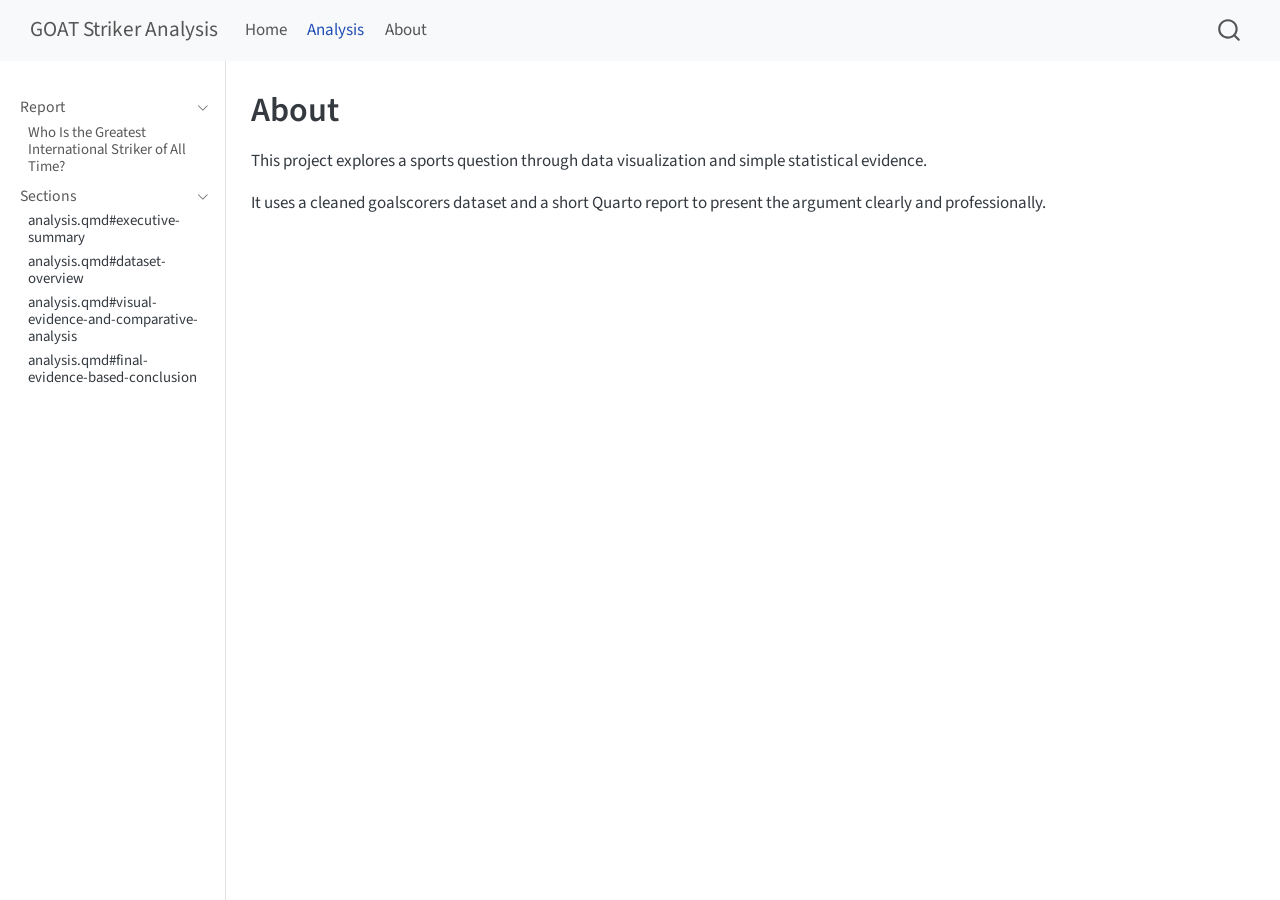
==== docs/about.html @ 1cf4e9c9 "Updating files and adding new files for the project. The changes include modifications to existing f" ====
<!DOCTYPE html>
<html xmlns="http://www.w3.org/1999/xhtml" lang="en" xml:lang="en"><head>

<meta charset="utf-8">
<meta name="generator" content="quarto-1.9.38">

<meta name="viewport" content="width=device-width, initial-scale=1.0, user-scalable=yes">


<title>About – GOAT Striker Analysis</title>
<style>
/* Default styles provided by pandoc.
** See https://pandoc.org/MANUAL.html#variables-for-html for config info.
*/
code{white-space: pre-wrap;}
span.smallcaps{font-variant: small-caps;}
div.columns{display: flex; gap: min(4vw, 1.5em);}
div.column{flex: auto; overflow-x: auto;}
div.hanging-indent{margin-left: 1.5em; text-indent: -1.5em;}
ul.task-list{list-style: none;}
ul.task-list li input[type="checkbox"] {
  width: 0.8em;
  margin: 0 0.8em 0.2em -1em; /* quarto-specific, see https://github.com/quarto-dev/quarto-cli/issues/4556 */ 
  vertical-align: middle;
}
</style>


<script src="site_libs/quarto-nav/quarto-nav.js"></script>
<script src="site_libs/quarto-nav/headroom.min.js"></script>
<script src="site_libs/clipboard/clipboard.min.js"></script>
<script src="site_libs/quarto-search/autocomplete.umd.js"></script>
<script src="site_libs/quarto-search/fuse.min.js"></script>
<script src="site_libs/quarto-search/quarto-search.js"></script>
<meta name="quarto:offset" content="./">
<script src="site_libs/quarto-html/quarto.js" type="module"></script>
<script src="site_libs/quarto-html/tabsets/tabsets.js" type="module"></script>
<script src="site_libs/quarto-html/popper.min.js"></script>
<script src="site_libs/quarto-html/tippy.umd.min.js"></script>
<script src="site_libs/quarto-html/anchor.min.js"></script>
<link href="site_libs/quarto-html/tippy.css" rel="stylesheet">
<link href="site_libs/quarto-html/quarto-syntax-highlighting-15634bcf2e68342d4ad2dfa704d543f6.css" rel="stylesheet" id="quarto-text-highlighting-styles">
<script src="site_libs/bootstrap/bootstrap.min.js"></script>
<link href="site_libs/bootstrap/bootstrap-icons.css" rel="stylesheet">
<link href="site_libs/bootstrap/bootstrap-1c49ef25152d617399b36c7d2b288fe5.min.css" rel="stylesheet" append-hash="true" id="quarto-bootstrap" data-mode="light">
<script id="quarto-search-options" type="application/json">{
  "location": "navbar",
  "copy-button": false,
  "collapse-after": 3,
  "panel-placement": "end",
  "type": "overlay",
  "limit": 50,
  "keyboard-shortcut": [
    "f",
    "/",
    "s"
  ],
  "show-item-context": false,
  "language": {
    "search-no-results-text": "No results",
    "search-matching-documents-text": "matching documents",
    "search-copy-link-title": "Copy link to search",
    "search-hide-matches-text": "Hide additional matches",
    "search-more-match-text": "more match in this document",
    "search-more-matches-text": "more matches in this document",
    "search-clear-button-title": "Clear",
    "search-text-placeholder": "",
    "search-detached-cancel-button-title": "Cancel",
    "search-submit-button-title": "Submit",
    "search-label": "Search"
  }
}</script>


</head>

<body class="nav-sidebar docked nav-fixed fullcontent quarto-light">

<div id="quarto-search-results"></div>
  <header id="quarto-header" class="headroom fixed-top">
    <nav class="navbar navbar-expand-lg " data-bs-theme="dark">
      <div class="navbar-container container-fluid">
      <div class="navbar-brand-container mx-auto">
    <a class="navbar-brand" href="./index.html">
    <span class="navbar-title">GOAT Striker Analysis</span>
    </a>
  </div>
            <div id="quarto-search" class="" title="Search"></div>
          <button class="navbar-toggler" type="button" data-bs-toggle="collapse" data-bs-target="#navbarCollapse" aria-controls="navbarCollapse" role="menu" aria-expanded="false" aria-label="Toggle navigation" onclick="if (window.quartoToggleHeadroom) { window.quartoToggleHeadroom(); }">
  <span class="navbar-toggler-icon"></span>
</button>
          <div class="collapse navbar-collapse" id="navbarCollapse">
            <ul class="navbar-nav navbar-nav-scroll me-auto">
  <li class="nav-item">
    <a class="nav-link" href="./index.html"> 
<span class="menu-text">Home</span></a>
  </li>  
  <li class="nav-item">
    <a class="nav-link active" href="./analysis.html" aria-current="page"> 
<span class="menu-text">Analysis</span></a>
  </li>  
  <li class="nav-item">
    <a class="nav-link" href="./about.html"> 
<span class="menu-text">About</span></a>
  </li>  
</ul>
          </div> <!-- /navcollapse -->
            <div class="quarto-navbar-tools">
</div>
      </div> <!-- /container-fluid -->
    </nav>
  <nav class="quarto-secondary-nav">
    <div class="container-fluid d-flex">
      <button type="button" class="quarto-btn-toggle btn" data-bs-toggle="collapse" role="button" data-bs-target=".quarto-sidebar-collapse-item" aria-controls="quarto-sidebar" aria-expanded="false" aria-label="Toggle sidebar navigation" onclick="if (window.quartoToggleHeadroom) { window.quartoToggleHeadroom(); }">
        <i class="bi bi-layout-text-sidebar-reverse"></i>
      </button>
        <nav class="quarto-page-breadcrumbs" aria-label="breadcrumb"><ol class="breadcrumb"><li class="breadcrumb-item">About</li></ol></nav>
        <a class="flex-grow-1" role="navigation" data-bs-toggle="collapse" data-bs-target=".quarto-sidebar-collapse-item" aria-controls="quarto-sidebar" aria-expanded="false" aria-label="Toggle sidebar navigation" onclick="if (window.quartoToggleHeadroom) { window.quartoToggleHeadroom(); }">      
        </a>
    </div>
  </nav>
</header>
<!-- content -->
<div id="quarto-content" class="quarto-container page-columns page-rows-contents page-layout-article page-navbar">
<!-- sidebar -->
  <nav id="quarto-sidebar" class="sidebar collapse collapse-horizontal quarto-sidebar-collapse-item sidebar-navigation docked overflow-auto">
    <div class="sidebar-menu-container"> 
    <ul class="list-unstyled mt-1">
        <li class="sidebar-item sidebar-item-section">
      <div class="sidebar-item-container"> 
            <a class="sidebar-item-text sidebar-link text-start" data-bs-toggle="collapse" data-bs-target="#quarto-sidebar-section-1" role="navigation" aria-expanded="true">
 <span class="menu-text">Report</span></a>
          <a class="sidebar-item-toggle text-start" data-bs-toggle="collapse" data-bs-target="#quarto-sidebar-section-1" role="navigation" aria-expanded="true" aria-label="Toggle section">
            <i class="bi bi-chevron-right ms-2"></i>
          </a> 
      </div>
      <ul id="quarto-sidebar-section-1" class="collapse list-unstyled sidebar-section depth1 show">  
          <li class="sidebar-item">
  <div class="sidebar-item-container"> 
  <a href="./analysis.html" class="sidebar-item-text sidebar-link">
 <span class="menu-text">Who Is the Greatest International Striker of All Time?</span></a>
  </div>
</li>
      </ul>
  </li>
        <li class="sidebar-item sidebar-item-section">
      <div class="sidebar-item-container"> 
            <a class="sidebar-item-text sidebar-link text-start" data-bs-toggle="collapse" data-bs-target="#quarto-sidebar-section-2" role="navigation" aria-expanded="true">
 <span class="menu-text">Sections</span></a>
          <a class="sidebar-item-toggle text-start" data-bs-toggle="collapse" data-bs-target="#quarto-sidebar-section-2" role="navigation" aria-expanded="true" aria-label="Toggle section">
            <i class="bi bi-chevron-right ms-2"></i>
          </a> 
      </div>
      <ul id="quarto-sidebar-section-2" class="collapse list-unstyled sidebar-section depth1 show">  
          <li class="sidebar-item">
 <span class="menu-text">analysis.qmd#executive-summary</span>
  </li>
          <li class="sidebar-item">
 <span class="menu-text">analysis.qmd#dataset-overview</span>
  </li>
          <li class="sidebar-item">
 <span class="menu-text">analysis.qmd#visual-evidence-and-comparative-analysis</span>
  </li>
          <li class="sidebar-item">
 <span class="menu-text">analysis.qmd#final-evidence-based-conclusion</span>
  </li>
      </ul>
  </li>
    </ul>
    </div>
</nav>
<div id="quarto-sidebar-glass" class="quarto-sidebar-collapse-item" data-bs-toggle="collapse" data-bs-target=".quarto-sidebar-collapse-item"></div>
<!-- margin-sidebar -->
    
<!-- main -->
<main class="content" id="quarto-document-content">

<header id="title-block-header" class="quarto-title-block default">
<div class="quarto-title">
<h1 class="title">About</h1>
</div>



<div class="quarto-title-meta">

    
  
    
  </div>
  


</header>


<p>This project explores a sports question through data visualization and simple statistical evidence.</p>
<p>It uses a cleaned goalscorers dataset and a short Quarto report to present the argument clearly and professionally.</p>



</main> <!-- /main -->
<script id="quarto-html-after-body" type="application/javascript">
  window.document.addEventListener("DOMContentLoaded", function (event) {
    const icon = "";
    const anchorJS = new window.AnchorJS();
    anchorJS.options = {
      placement: 'right',
      icon: icon
    };
    anchorJS.add('.anchored');
    const isCodeAnnotation = (el) => {
      for (const clz of el.classList) {
        if (clz.startsWith('code-annotation-')) {                     
          return true;
        }
      }
      return false;
    }
    const onCopySuccess = function(e) {
      // button target
      const button = e.trigger;
      // don't keep focus
      button.blur();
      // flash "checked"
      button.classList.add('code-copy-button-checked');
      var currentTitle = button.getAttribute("title");
      button.setAttribute("title", "Copied!");
      let tooltip;
      if (window.bootstrap) {
        button.setAttribute("data-bs-toggle", "tooltip");
        button.setAttribute("data-bs-placement", "left");
        button.setAttribute("data-bs-title", "Copied!");
        tooltip = new bootstrap.Tooltip(button, 
          { trigger: "manual", 
            customClass: "code-copy-button-tooltip",
            offset: [0, -8]});
        tooltip.show();    
      }
      setTimeout(function() {
        if (tooltip) {
          tooltip.hide();
          button.removeAttribute("data-bs-title");
          button.removeAttribute("data-bs-toggle");
          button.removeAttribute("data-bs-placement");
        }
        button.setAttribute("title", currentTitle);
        button.classList.remove('code-copy-button-checked');
      }, 1000);
      // clear code selection
      e.clearSelection();
    }
    const getTextToCopy = function(trigger) {
      const outerScaffold = trigger.parentElement.cloneNode(true);
      const codeEl = outerScaffold.querySelector('code');
      for (const childEl of codeEl.children) {
        if (isCodeAnnotation(childEl)) {
          childEl.remove();
        }
      }
      return codeEl.innerText;
    }
    const clipboard = new window.ClipboardJS('.code-copy-button:not([data-in-quarto-modal])', {
      text: getTextToCopy
    });
    clipboard.on('success', onCopySuccess);
    if (window.document.getElementById('quarto-embedded-source-code-modal')) {
      const clipboardModal = new window.ClipboardJS('.code-copy-button[data-in-quarto-modal]', {
        text: getTextToCopy,
        container: window.document.getElementById('quarto-embedded-source-code-modal')
      });
      clipboardModal.on('success', onCopySuccess);
    }
      var localhostRegex = new RegExp(/^(?:http|https):\/\/localhost\:?[0-9]*\//);
      var mailtoRegex = new RegExp(/^mailto:/);
        var filterRegex = new RegExp('/' + window.location.host + '/');
      var isInternal = (href) => {
          return filterRegex.test(href) || localhostRegex.test(href) || mailtoRegex.test(href);
      }
      // Inspect non-navigation links and adorn them if external
     var links = window.document.querySelectorAll('a[href]:not(.nav-link):not(.navbar-brand):not(.toc-action):not(.sidebar-link):not(.sidebar-item-toggle):not(.pagination-link):not(.no-external):not([aria-hidden]):not(.dropdown-item):not(.quarto-navigation-tool):not(.about-link)');
      for (var i=0; i<links.length; i++) {
        const link = links[i];
        if (!isInternal(link.href)) {
          // undo the damage that might have been done by quarto-nav.js in the case of
          // links that we want to consider external
          if (link.dataset.originalHref !== undefined) {
            link.href = link.dataset.originalHref;
          }
        }
      }
    function tippyHover(el, contentFn, onTriggerFn, onUntriggerFn) {
      const config = {
        allowHTML: true,
        maxWidth: 500,
        delay: 100,
        arrow: false,
        appendTo: function(el) {
            return el.parentElement;
        },
        interactive: true,
        interactiveBorder: 10,
        theme: 'quarto',
        placement: 'bottom-start',
      };
      if (contentFn) {
        config.content = contentFn;
      }
      if (onTriggerFn) {
        config.onTrigger = onTriggerFn;
      }
      if (onUntriggerFn) {
        config.onUntrigger = onUntriggerFn;
      }
      window.tippy(el, config); 
    }
    const noterefs = window.document.querySelectorAll('a[role="doc-noteref"]');
    for (var i=0; i<noterefs.length; i++) {
      const ref = noterefs[i];
      tippyHover(ref, function() {
        // use id or data attribute instead here
        let href = ref.getAttribute('data-footnote-href') || ref.getAttribute('href');
        try { href = new URL(href).hash; } catch {}
        const id = href.replace(/^#\/?/, "");
        const note = window.document.getElementById(id);
        if (note) {
          return note.innerHTML;
        } else {
          return "";
        }
      });
    }
    const xrefs = window.document.querySelectorAll('a.quarto-xref');
    const processXRef = (id, note) => {
      // Strip column container classes
      const stripColumnClz = (el) => {
        el.classList.remove("page-full", "page-columns");
        if (el.children) {
          for (const child of el.children) {
            stripColumnClz(child);
          }
        }
      }
      stripColumnClz(note)
      if (id === null || id.startsWith('sec-')) {
        // Special case sections, only their first couple elements
        const container = document.createElement("div");
        if (note.children && note.children.length > 2) {
          container.appendChild(note.children[0].cloneNode(true));
          for (let i = 1; i < note.children.length; i++) {
            const child = note.children[i];
            if (child.tagName === "P" && child.innerText === "") {
              continue;
            } else {
              container.appendChild(child.cloneNode(true));
              break;
            }
          }
          if (window.Quarto?.typesetMath) {
            window.Quarto.typesetMath(container);
          }
          return container.innerHTML
        } else {
          if (window.Quarto?.typesetMath) {
            window.Quarto.typesetMath(note);
          }
          return note.innerHTML;
        }
      } else {
        // Remove any anchor links if they are present
        const anchorLink = note.querySelector('a.anchorjs-link');
        if (anchorLink) {
          anchorLink.remove();
        }
        if (window.Quarto?.typesetMath) {
          window.Quarto.typesetMath(note);
        }
        if (note.classList.contains("callout")) {
          return note.outerHTML;
        } else {
          return note.innerHTML;
        }
      }
    }
    for (var i=0; i<xrefs.length; i++) {
      const xref = xrefs[i];
      tippyHover(xref, undefined, function(instance) {
        instance.disable();
        let url = xref.getAttribute('href');
        let hash = undefined; 
        if (url.startsWith('#')) {
          hash = url;
        } else {
          try { hash = new URL(url).hash; } catch {}
        }
        if (hash) {
          const id = hash.replace(/^#\/?/, "");
          const note = window.document.getElementById(id);
          if (note !== null) {
            try {
              const html = processXRef(id, note.cloneNode(true));
              instance.setContent(html);
            } finally {
              instance.enable();
              instance.show();
            }
          } else {
            // See if we can fetch this
            fetch(url.split('#')[0])
            .then(res => res.text())
            .then(html => {
              const parser = new DOMParser();
              const htmlDoc = parser.parseFromString(html, "text/html");
              const note = htmlDoc.getElementById(id);
              if (note !== null) {
                const html = processXRef(id, note);
                instance.setContent(html);
              } 
            }).finally(() => {
              instance.enable();
              instance.show();
            });
          }
        } else {
          // See if we can fetch a full url (with no hash to target)
          // This is a special case and we should probably do some content thinning / targeting
          fetch(url)
          .then(res => res.text())
          .then(html => {
            const parser = new DOMParser();
            const htmlDoc = parser.parseFromString(html, "text/html");
            const note = htmlDoc.querySelector('main.content');
            if (note !== null) {
              // This should only happen for chapter cross references
              // (since there is no id in the URL)
              // remove the first header
              if (note.children.length > 0 && note.children[0].tagName === "HEADER") {
                note.children[0].remove();
              }
              const html = processXRef(null, note);
              instance.setContent(html);
            } 
          }).finally(() => {
            instance.enable();
            instance.show();
          });
        }
      }, function(instance) {
      });
    }
        let selectedAnnoteEl;
        const selectorForAnnotation = ( cell, annotation) => {
          let cellAttr = 'data-code-cell="' + cell + '"';
          let lineAttr = 'data-code-annotation="' +  annotation + '"';
          const selector = 'span[' + cellAttr + '][' + lineAttr + ']';
          return selector;
        }
        const selectCodeLines = (annoteEl) => {
          const doc = window.document;
          const targetCell = annoteEl.getAttribute("data-target-cell");
          const targetAnnotation = annoteEl.getAttribute("data-target-annotation");
          const annoteSpan = window.document.querySelector(selectorForAnnotation(targetCell, targetAnnotation));
          const lines = annoteSpan.getAttribute("data-code-lines").split(",");
          const lineIds = lines.map((line) => {
            return targetCell + "-" + line;
          })
          let top = null;
          let height = null;
          let parent = null;
          if (lineIds.length > 0) {
              //compute the position of the single el (top and bottom and make a div)
              const el = window.document.getElementById(lineIds[0]);
              top = el.offsetTop;
              height = el.offsetHeight;
              parent = el.parentElement.parentElement;
            if (lineIds.length > 1) {
              const lastEl = window.document.getElementById(lineIds[lineIds.length - 1]);
              const bottom = lastEl.offsetTop + lastEl.offsetHeight;
              height = bottom - top;
            }
            if (top !== null && height !== null && parent !== null) {
              // cook up a div (if necessary) and position it 
              let div = window.document.getElementById("code-annotation-line-highlight");
              if (div === null) {
                div = window.document.createElement("div");
                div.setAttribute("id", "code-annotation-line-highlight");
                div.style.position = 'absolute';
                parent.appendChild(div);
              }
              div.style.top = top - 2 + "px";
              div.style.height = height + 4 + "px";
              div.style.left = 0;
              let gutterDiv = window.document.getElementById("code-annotation-line-highlight-gutter");
              if (gutterDiv === null) {
                gutterDiv = window.document.createElement("div");
                gutterDiv.setAttribute("id", "code-annotation-line-highlight-gutter");
                gutterDiv.style.position = 'absolute';
                const codeCell = window.document.getElementById(targetCell);
                const gutter = codeCell.querySelector('.code-annotation-gutter');
                gutter.appendChild(gutterDiv);
              }
              gutterDiv.style.top = top - 2 + "px";
              gutterDiv.style.height = height + 4 + "px";
            }
            selectedAnnoteEl = annoteEl;
          }
        };
        const unselectCodeLines = () => {
          const elementsIds = ["code-annotation-line-highlight", "code-annotation-line-highlight-gutter"];
          elementsIds.forEach((elId) => {
            const div = window.document.getElementById(elId);
            if (div) {
              div.remove();
            }
          });
          selectedAnnoteEl = undefined;
        };
          // Handle positioning of the toggle
      window.addEventListener(
        "resize",
        throttle(() => {
          elRect = undefined;
          if (selectedAnnoteEl) {
            selectCodeLines(selectedAnnoteEl);
          }
        }, 10)
      );
      function throttle(fn, ms) {
      let throttle = false;
      let timer;
        return (...args) => {
          if(!throttle) { // first call gets through
              fn.apply(this, args);
              throttle = true;
          } else { // all the others get throttled
              if(timer) clearTimeout(timer); // cancel #2
              timer = setTimeout(() => {
                fn.apply(this, args);
                timer = throttle = false;
              }, ms);
          }
        };
      }
        // Attach click handler to the DT
        const annoteDls = window.document.querySelectorAll('dt[data-target-cell]');
        for (const annoteDlNode of annoteDls) {
          annoteDlNode.addEventListener('click', (event) => {
            const clickedEl = event.target;
            if (clickedEl !== selectedAnnoteEl) {
              unselectCodeLines();
              const activeEl = window.document.querySelector('dt[data-target-cell].code-annotation-active');
              if (activeEl) {
                activeEl.classList.remove('code-annotation-active');
              }
              selectCodeLines(clickedEl);
              clickedEl.classList.add('code-annotation-active');
            } else {
              // Unselect the line
              unselectCodeLines();
              clickedEl.classList.remove('code-annotation-active');
            }
          });
        }
    const findCites = (el) => {
      const parentEl = el.parentElement;
      if (parentEl) {
        const cites = parentEl.dataset.cites;
        if (cites) {
          return {
            el,
            cites: cites.split(' ')
          };
        } else {
          return findCites(el.parentElement)
        }
      } else {
        return undefined;
      }
    };
    var bibliorefs = window.document.querySelectorAll('a[role="doc-biblioref"]');
    for (var i=0; i<bibliorefs.length; i++) {
      const ref = bibliorefs[i];
      const citeInfo = findCites(ref);
      if (citeInfo) {
        tippyHover(citeInfo.el, function() {
          var popup = window.document.createElement('div');
          citeInfo.cites.forEach(function(cite) {
            var citeDiv = window.document.createElement('div');
            citeDiv.classList.add('hanging-indent');
            citeDiv.classList.add('csl-entry');
            var biblioDiv = window.document.getElementById('ref-' + cite);
            if (biblioDiv) {
              citeDiv.innerHTML = biblioDiv.innerHTML;
            }
            popup.appendChild(citeDiv);
          });
          return popup.innerHTML;
        });
      }
    }
  });
  </script>
</div> <!-- /content -->




</body></html>
---- docs/site_libs/quarto-html/tippy.css ----
.tippy-box[data-animation=fade][data-state=hidden]{opacity:0}[data-tippy-root]{max-width:calc(100vw - 10px)}.tippy-box{position:relative;background-color:#333;color:#fff;border-radius:4px;font-size:14px;line-height:1.4;white-space:normal;outline:0;transition-property:transform,visibility,opacity}.tippy-box[data-placement^=top]>.tippy-arrow{bottom:0}.tippy-box[data-placement^=top]>.tippy-arrow:before{bottom:-7px;left:0;border-width:8px 8px 0;border-top-color:initial;transform-origin:center top}.tippy-box[data-placement^=bottom]>.tippy-arrow{top:0}.tippy-box[data-placement^=bottom]>.tippy-arrow:before{top:-7px;left:0;border-width:0 8px 8px;border-bottom-color:initial;transform-origin:center bottom}.tippy-box[data-placement^=left]>.tippy-arrow{right:0}.tippy-box[data-placement^=left]>.tippy-arrow:before{border-width:8px 0 8px 8px;border-left-color:initial;right:-7px;transform-origin:center left}.tippy-box[data-placement^=right]>.tippy-arrow{left:0}.tippy-box[data-placement^=right]>.tippy-arrow:before{left:-7px;border-width:8px 8px 8px 0;border-right-color:initial;transform-origin:center right}.tippy-box[data-inertia][data-state=visible]{transition-timing-function:cubic-bezier(.54,1.5,.38,1.11)}.tippy-arrow{width:16px;height:16px;color:#333}.tippy-arrow:before{content:"";position:absolute;border-color:transparent;border-style:solid}.tippy-content{position:relative;padding:5px 9px;z-index:1}
---- docs/site_libs/quarto-html/quarto-syntax-highlighting-15634bcf2e68342d4ad2dfa704d543f6.css ----
/* quarto syntax highlight colors */
:root {
  --quarto-hl-ot-color: #003B4F;
  --quarto-hl-at-color: #657422;
  --quarto-hl-ss-color: #20794D;
  --quarto-hl-an-color: #5E5E5E;
  --quarto-hl-fu-color: #4758AB;
  --quarto-hl-st-color: #20794D;
  --quarto-hl-cf-color: #003B4F;
  --quarto-hl-op-color: #5E5E5E;
  --quarto-hl-er-color: #AD0000;
  --quarto-hl-bn-color: #AD0000;
  --quarto-hl-al-color: #AD0000;
  --quarto-hl-va-color: #111111;
  --quarto-hl-bu-color: inherit;
  --quarto-hl-ex-color: inherit;
  --quarto-hl-pp-color: #AD0000;
  --quarto-hl-in-color: #5E5E5E;
  --quarto-hl-vs-color: #20794D;
  --quarto-hl-wa-color: #5E5E5E;
  --quarto-hl-do-color: #5E5E5E;
  --quarto-hl-im-color: #00769E;
  --quarto-hl-ch-color: #20794D;
  --quarto-hl-dt-color: #AD0000;
  --quarto-hl-fl-color: #AD0000;
  --quarto-hl-co-color: #5E5E5E;
  --quarto-hl-cv-color: #5E5E5E;
  --quarto-hl-cn-color: #8f5902;
  --quarto-hl-sc-color: #5E5E5E;
  --quarto-hl-dv-color: #AD0000;
  --quarto-hl-kw-color: #003B4F;
}

/* other quarto variables */
:root {
  --quarto-font-monospace: SFMono-Regular, Menlo, Monaco, Consolas, "Liberation Mono", "Courier New", monospace;
}

/* syntax highlight based on Pandoc's rules */
pre > code.sourceCode > span {
  color: #003B4F;
}

code.sourceCode > span {
  color: #003B4F;
}

div.sourceCode,
div.sourceCode pre.sourceCode {
  color: #003B4F;
}

/* Normal */
code span {
  color: #003B4F;
}

/* Alert */
code span.al {
  color: #AD0000;
  font-style: inherit;
}

/* Annotation */
code span.an {
  color: #5E5E5E;
  font-style: inherit;
}

/* Attribute */
code span.at {
  color: #657422;
  font-style: inherit;
}

/* BaseN */
code span.bn {
  color: #AD0000;
  font-style: inherit;
}

/* BuiltIn */
code span.bu {
  font-style: inherit;
}

/* ControlFlow */
code span.cf {
  color: #003B4F;
  font-weight: bold;
  font-style: inherit;
}

/* Char */
code span.ch {
  color: #20794D;
  font-style: inherit;
}

/* Constant */
code span.cn {
  color: #8f5902;
  font-style: inherit;
}

/* Comment */
code span.co {
  color: #5E5E5E;
  font-style: inherit;
}

/* CommentVar */
code span.cv {
  color: #5E5E5E;
  font-style: italic;
}

/* Documentation */
code span.do {
  color: #5E5E5E;
  font-style: italic;
}

/* DataType */
code span.dt {
  color: #AD0000;
  font-style: inherit;
}

/* DecVal */
code span.dv {
  color: #AD0000;
  font-style: inherit;
}

/* Error */
code span.er {
  color: #AD0000;
  font-style: inherit;
}

/* Extension */
code span.ex {
  font-style: inherit;
}

/* Float */
code span.fl {
  color: #AD0000;
  font-style: inherit;
}

/* Function */
code span.fu {
  color: #4758AB;
  font-style: inherit;
}

/* Import */
code span.im {
  color: #00769E;
  font-style: inherit;
}

/* Information */
code span.in {
  color: #5E5E5E;
  font-style: inherit;
}

/* Keyword */
code span.kw {
  color: #003B4F;
  font-weight: bold;
  font-style: inherit;
}

/* Operator */
code span.op {
  color: #5E5E5E;
  font-style: inherit;
}

/* Other */
code span.ot {
  color: #003B4F;
  font-style: inherit;
}

/* Preprocessor */
code span.pp {
  color: #AD0000;
  font-style: inherit;
}

/* SpecialChar */
code span.sc {
  color: #5E5E5E;
  font-style: inherit;
}

/* SpecialString */
code span.ss {
  color: #20794D;
  font-style: inherit;
}

/* String */
code span.st {
  color: #20794D;
  font-style: inherit;
}

/* Variable */
code span.va {
  color: #111111;
  font-style: inherit;
}

/* VerbatimString */
code span.vs {
  color: #20794D;
  font-style: inherit;
}

/* Warning */
code span.wa {
  color: #5E5E5E;
  font-style: italic;
}

.prevent-inlining {
  content: "</";
}

/*# sourceMappingURL=f23921c56f73e400b49028c9186a1aa0.css.map */
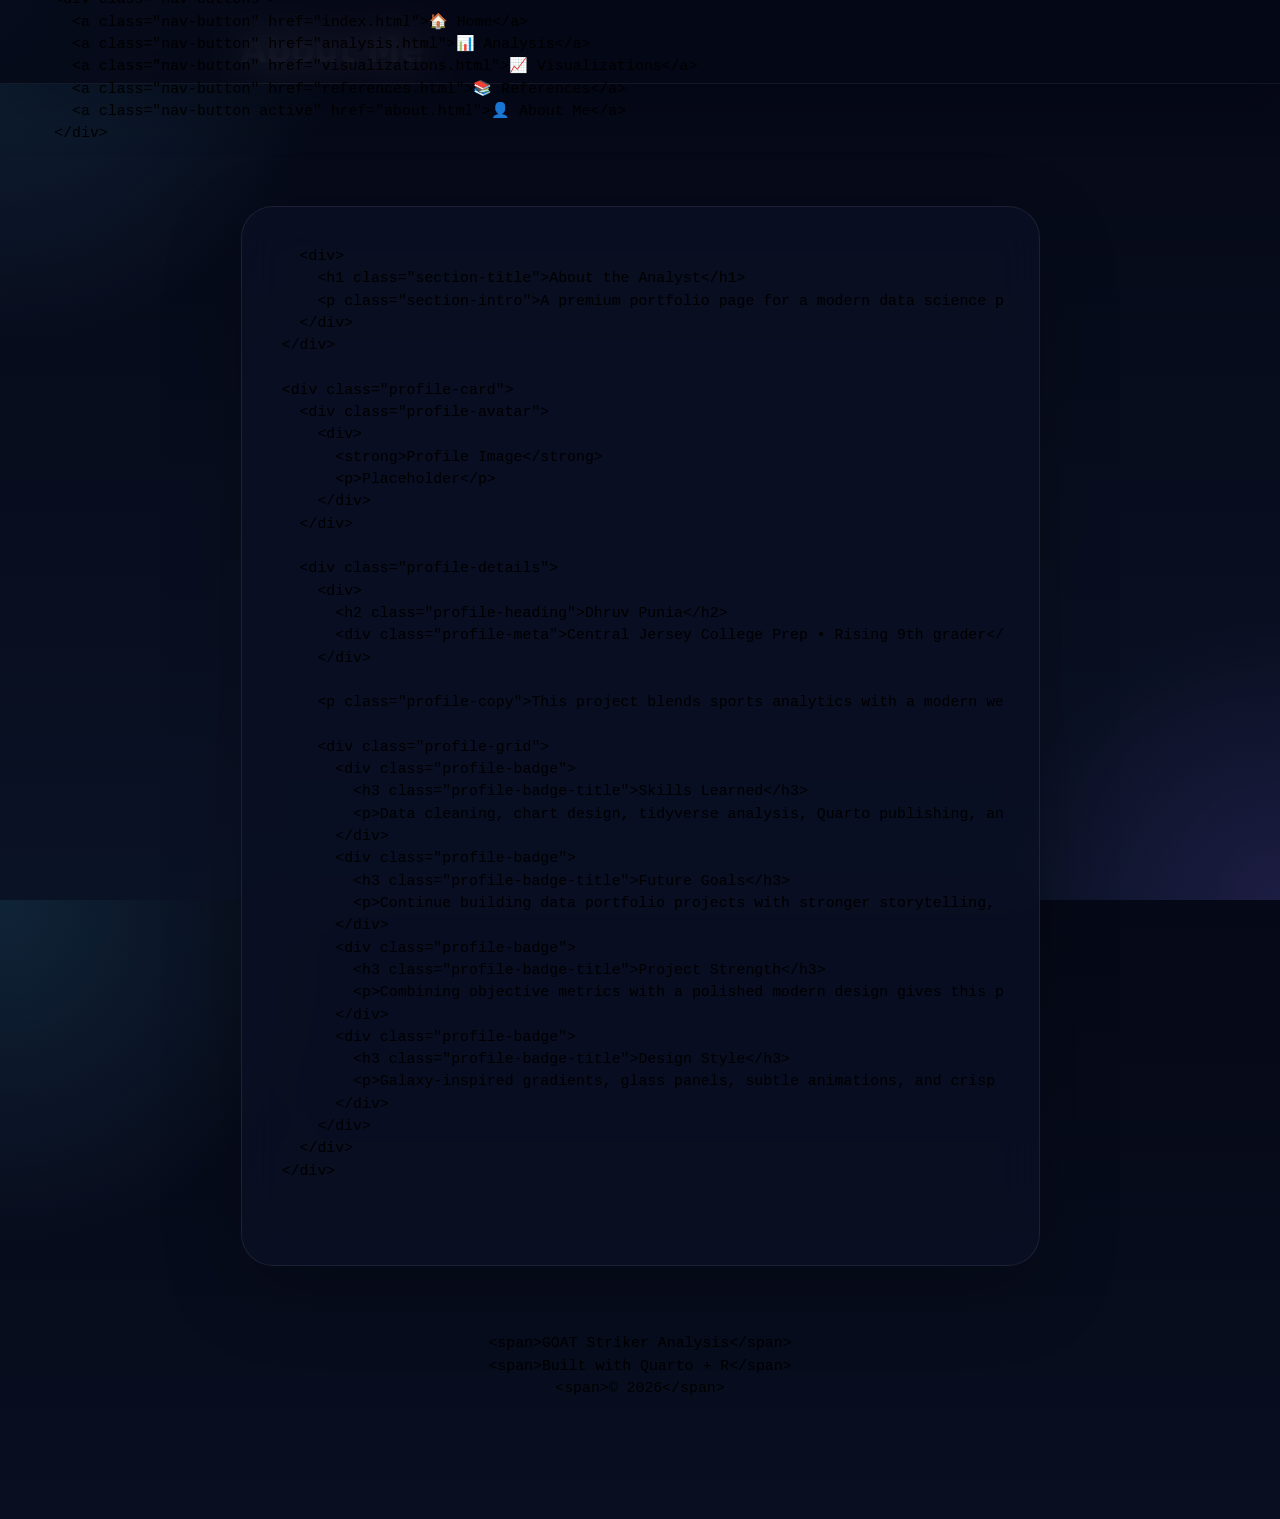
==== commit 58d55134: "Update project" ====
--- a/docs/about.html
+++ b/docs/about.html
@@ -7,7 +7,7 @@
 <meta name="viewport" content="width=device-width, initial-scale=1.0, user-scalable=yes">
 
 
-<title>About – GOAT Striker Analysis</title>
+<title>About Me</title>
 <style>
 /* Default styles provided by pandoc.
 ** See https://pandoc.org/MANUAL.html#variables-for-html for config info.
@@ -27,7 +27,6 @@
 
 
 <script src="site_libs/quarto-nav/quarto-nav.js"></script>
-<script src="site_libs/quarto-nav/headroom.min.js"></script>
 <script src="site_libs/clipboard/clipboard.min.js"></script>
 <script src="site_libs/quarto-search/autocomplete.umd.js"></script>
 <script src="site_libs/quarto-search/fuse.min.js"></script>
@@ -42,13 +41,13 @@
 <link href="site_libs/quarto-html/quarto-syntax-highlighting-15634bcf2e68342d4ad2dfa704d543f6.css" rel="stylesheet" id="quarto-text-highlighting-styles">
 <script src="site_libs/bootstrap/bootstrap.min.js"></script>
 <link href="site_libs/bootstrap/bootstrap-icons.css" rel="stylesheet">
-<link href="site_libs/bootstrap/bootstrap-1c49ef25152d617399b36c7d2b288fe5.min.css" rel="stylesheet" append-hash="true" id="quarto-bootstrap" data-mode="light">
+<link href="site_libs/bootstrap/bootstrap-0f97f094a3218a777f0499e65a97e65d.min.css" rel="stylesheet" append-hash="true" id="quarto-bootstrap" data-mode="light">
 <script id="quarto-search-options" type="application/json">{
-  "location": "navbar",
+  "location": "sidebar",
   "copy-button": false,
   "collapse-after": 3,
-  "panel-placement": "end",
-  "type": "overlay",
+  "panel-placement": "start",
+  "type": "textbox",
   "limit": 50,
   "keyboard-shortcut": [
     "f",
@@ -72,104 +71,15 @@
 }</script>
 
 
+<link rel="stylesheet" href="styles.css">
 </head>
 
-<body class="nav-sidebar docked nav-fixed fullcontent quarto-light">
+<body class="fullcontent quarto-light">
 
 <div id="quarto-search-results"></div>
-  <header id="quarto-header" class="headroom fixed-top">
-    <nav class="navbar navbar-expand-lg " data-bs-theme="dark">
-      <div class="navbar-container container-fluid">
-      <div class="navbar-brand-container mx-auto">
-    <a class="navbar-brand" href="./index.html">
-    <span class="navbar-title">GOAT Striker Analysis</span>
-    </a>
-  </div>
-            <div id="quarto-search" class="" title="Search"></div>
-          <button class="navbar-toggler" type="button" data-bs-toggle="collapse" data-bs-target="#navbarCollapse" aria-controls="navbarCollapse" role="menu" aria-expanded="false" aria-label="Toggle navigation" onclick="if (window.quartoToggleHeadroom) { window.quartoToggleHeadroom(); }">
-  <span class="navbar-toggler-icon"></span>
-</button>
-          <div class="collapse navbar-collapse" id="navbarCollapse">
-            <ul class="navbar-nav navbar-nav-scroll me-auto">
-  <li class="nav-item">
-    <a class="nav-link" href="./index.html"> 
-<span class="menu-text">Home</span></a>
-  </li>  
-  <li class="nav-item">
-    <a class="nav-link active" href="./analysis.html" aria-current="page"> 
-<span class="menu-text">Analysis</span></a>
-  </li>  
-  <li class="nav-item">
-    <a class="nav-link" href="./about.html"> 
-<span class="menu-text">About</span></a>
-  </li>  
-</ul>
-          </div> <!-- /navcollapse -->
-            <div class="quarto-navbar-tools">
-</div>
-      </div> <!-- /container-fluid -->
-    </nav>
-  <nav class="quarto-secondary-nav">
-    <div class="container-fluid d-flex">
-      <button type="button" class="quarto-btn-toggle btn" data-bs-toggle="collapse" role="button" data-bs-target=".quarto-sidebar-collapse-item" aria-controls="quarto-sidebar" aria-expanded="false" aria-label="Toggle sidebar navigation" onclick="if (window.quartoToggleHeadroom) { window.quartoToggleHeadroom(); }">
-        <i class="bi bi-layout-text-sidebar-reverse"></i>
-      </button>
-        <nav class="quarto-page-breadcrumbs" aria-label="breadcrumb"><ol class="breadcrumb"><li class="breadcrumb-item">About</li></ol></nav>
-        <a class="flex-grow-1" role="navigation" data-bs-toggle="collapse" data-bs-target=".quarto-sidebar-collapse-item" aria-controls="quarto-sidebar" aria-expanded="false" aria-label="Toggle sidebar navigation" onclick="if (window.quartoToggleHeadroom) { window.quartoToggleHeadroom(); }">      
-        </a>
-    </div>
-  </nav>
-</header>
 <!-- content -->
-<div id="quarto-content" class="quarto-container page-columns page-rows-contents page-layout-article page-navbar">
+<div id="quarto-content" class="quarto-container page-columns page-rows-contents page-layout-article">
 <!-- sidebar -->
-  <nav id="quarto-sidebar" class="sidebar collapse collapse-horizontal quarto-sidebar-collapse-item sidebar-navigation docked overflow-auto">
-    <div class="sidebar-menu-container"> 
-    <ul class="list-unstyled mt-1">
-        <li class="sidebar-item sidebar-item-section">
-      <div class="sidebar-item-container"> 
-            <a class="sidebar-item-text sidebar-link text-start" data-bs-toggle="collapse" data-bs-target="#quarto-sidebar-section-1" role="navigation" aria-expanded="true">
- <span class="menu-text">Report</span></a>
-          <a class="sidebar-item-toggle text-start" data-bs-toggle="collapse" data-bs-target="#quarto-sidebar-section-1" role="navigation" aria-expanded="true" aria-label="Toggle section">
-            <i class="bi bi-chevron-right ms-2"></i>
-          </a> 
-      </div>
-      <ul id="quarto-sidebar-section-1" class="collapse list-unstyled sidebar-section depth1 show">  
-          <li class="sidebar-item">
-  <div class="sidebar-item-container"> 
-  <a href="./analysis.html" class="sidebar-item-text sidebar-link">
- <span class="menu-text">Who Is the Greatest International Striker of All Time?</span></a>
-  </div>
-</li>
-      </ul>
-  </li>
-        <li class="sidebar-item sidebar-item-section">
-      <div class="sidebar-item-container"> 
-            <a class="sidebar-item-text sidebar-link text-start" data-bs-toggle="collapse" data-bs-target="#quarto-sidebar-section-2" role="navigation" aria-expanded="true">
- <span class="menu-text">Sections</span></a>
-          <a class="sidebar-item-toggle text-start" data-bs-toggle="collapse" data-bs-target="#quarto-sidebar-section-2" role="navigation" aria-expanded="true" aria-label="Toggle section">
-            <i class="bi bi-chevron-right ms-2"></i>
-          </a> 
-      </div>
-      <ul id="quarto-sidebar-section-2" class="collapse list-unstyled sidebar-section depth1 show">  
-          <li class="sidebar-item">
- <span class="menu-text">analysis.qmd#executive-summary</span>
-  </li>
-          <li class="sidebar-item">
- <span class="menu-text">analysis.qmd#dataset-overview</span>
-  </li>
-          <li class="sidebar-item">
- <span class="menu-text">analysis.qmd#visual-evidence-and-comparative-analysis</span>
-  </li>
-          <li class="sidebar-item">
- <span class="menu-text">analysis.qmd#final-evidence-based-conclusion</span>
-  </li>
-      </ul>
-  </li>
-    </ul>
-    </div>
-</nav>
-<div id="quarto-sidebar-glass" class="quarto-sidebar-collapse-item" data-bs-toggle="collapse" data-bs-target=".quarto-sidebar-collapse-item"></div>
 <!-- margin-sidebar -->
     
 <!-- main -->
@@ -177,7 +87,7 @@
 
 <header id="title-block-header" class="quarto-title-block default">
 <div class="quarto-title">
-<h1 class="title">About</h1>
+<h1 class="title">About Me</h1>
 </div>
 
 
@@ -194,12 +104,79 @@
 </header>
 
 
-<p>This project explores a sports question through data visualization and simple statistical evidence.</p>
-<p>It uses a cleaned goalscorers dataset and a short Quarto report to present the argument clearly and professionally.</p>
-
-
-
-</main> <!-- /main -->
+<div class="quarto-navbar">
+<div class="navbar-content">
+<pre><code>&lt;div class="logo-block"&gt;
+  &lt;span class="logo-tag"&gt;GOAT Striker&lt;/span&gt;
+&lt;/div&gt;
+&lt;div class="nav-buttons"&gt;
+  &lt;a class="nav-button" href="index.html"&gt;🏠 Home&lt;/a&gt;
+  &lt;a class="nav-button" href="analysis.html"&gt;📊 Analysis&lt;/a&gt;
+  &lt;a class="nav-button" href="visualizations.html"&gt;📈 Visualizations&lt;/a&gt;
+  &lt;a class="nav-button" href="references.html"&gt;📚 References&lt;/a&gt;
+  &lt;a class="nav-button active" href="about.html"&gt;👤 About Me&lt;/a&gt;
+&lt;/div&gt;</code></pre>
+</div>
+</div>
+<main>
+<section class="section-card">
+<div class="section-header">
+<pre><code>  &lt;div&gt;
+    &lt;h1 class="section-title"&gt;About the Analyst&lt;/h1&gt;
+    &lt;p class="section-intro"&gt;A premium portfolio page for a modern data science project built around international soccer analytics and elegant dashboard design.&lt;/p&gt;
+  &lt;/div&gt;
+&lt;/div&gt;
+
+&lt;div class="profile-card"&gt;
+  &lt;div class="profile-avatar"&gt;
+    &lt;div&gt;
+      &lt;strong&gt;Profile Image&lt;/strong&gt;
+      &lt;p&gt;Placeholder&lt;/p&gt;
+    &lt;/div&gt;
+  &lt;/div&gt;
+
+  &lt;div class="profile-details"&gt;
+    &lt;div&gt;
+      &lt;h2 class="profile-heading"&gt;Dhruv Punia&lt;/h2&gt;
+      &lt;div class="profile-meta"&gt;Central Jersey College Prep • Rising 9th grader&lt;/div&gt;
+    &lt;/div&gt;
+
+    &lt;p class="profile-copy"&gt;This project blends sports analytics with a modern website aesthetic to answer a high-interest question using data. The site uses polished visuals, clear storytelling, and responsive page design to make the findings feel professional and futuristic.&lt;/p&gt;
+
+    &lt;div class="profile-grid"&gt;
+      &lt;div class="profile-badge"&gt;
+        &lt;h3 class="profile-badge-title"&gt;Skills Learned&lt;/h3&gt;
+        &lt;p&gt;Data cleaning, chart design, tidyverse analysis, Quarto publishing, and web-style presentation.&lt;/p&gt;
+      &lt;/div&gt;
+      &lt;div class="profile-badge"&gt;
+        &lt;h3 class="profile-badge-title"&gt;Future Goals&lt;/h3&gt;
+        &lt;p&gt;Continue building data portfolio projects with stronger storytelling, more advanced analytics, and visually compelling UI experiences.&lt;/p&gt;
+      &lt;/div&gt;
+      &lt;div class="profile-badge"&gt;
+        &lt;h3 class="profile-badge-title"&gt;Project Strength&lt;/h3&gt;
+        &lt;p&gt;Combining objective metrics with a polished modern design gives this project a professional analytics dashboard feel.&lt;/p&gt;
+      &lt;/div&gt;
+      &lt;div class="profile-badge"&gt;
+        &lt;h3 class="profile-badge-title"&gt;Design Style&lt;/h3&gt;
+        &lt;p&gt;Galaxy-inspired gradients, glass panels, subtle animations, and crisp spacing make the site feel premium.&lt;/p&gt;
+      &lt;/div&gt;
+    &lt;/div&gt;
+  &lt;/div&gt;
+&lt;/div&gt;</code></pre>
+</div></section>
+</main>
+<footer class="footer">
+<div class="footer-inner">
+<pre><code>&lt;span&gt;GOAT Striker Analysis&lt;/span&gt;
+&lt;span&gt;Built with Quarto + R&lt;/span&gt;
+&lt;span&gt;© 2026&lt;/span&gt;</code></pre>
+</div>
+</footer>
+
+
+</main></div>
+
+ <!-- /main -->
 <script id="quarto-html-after-body" type="application/javascript">
   window.document.addEventListener("DOMContentLoaded", function (event) {
     const icon = "";
@@ -600,7 +577,7 @@
     }
   });
   </script>
-</div> <!-- /content -->
+ <!-- /content -->
 
 
 
--- a/docs/styles.css
+++ b/docs/styles.css
@@ -0,0 +1,477 @@
+:root {
+  color-scheme: dark;
+  --bg: #050816;
+  --bg-soft: #0B1026;
+  --panel: rgba(17, 29, 60, 0.78);
+  --panel-border: rgba(111, 114, 255, 0.16);
+  --panel-border-strong: rgba(111, 114, 255, 0.28);
+  --panel-glow: rgba(79, 195, 247, 0.24);
+  --text: #F5F7FF;
+  --muted: #BAC4E0;
+  --accent: #4FC3F7;
+  --accent-2: #8B5CF6;
+  --accent-soft: rgba(79, 195, 247, 0.16);
+  --gradient-main: linear-gradient(135deg, #0D1636 0%, #08112A 42%, #090B1D 100%);
+  --shadow-soft: 0 30px 80px rgba(0, 0, 0, 0.35);
+  --radius: 28px;
+  --font-heading: "Inter", "Segoe UI", system-ui, sans-serif;
+  --font-body: "Inter", "Segoe UI", system-ui, sans-serif;
+}
+
+html {
+  scroll-behavior: smooth;
+}
+
+body {
+  margin: 0;
+  min-height: 100%;
+  font-family: var(--font-body);
+  color: var(--text);
+  background: radial-gradient(circle at top left, rgba(79, 195, 247, 0.15), transparent 22%),
+    radial-gradient(circle at bottom right, rgba(139, 92, 246, 0.14), transparent 18%),
+    linear-gradient(180deg, #050816 0%, #0A1225 100%);
+}
+
+* {
+  box-sizing: border-box;
+}
+
+a {
+  color: var(--accent);
+  text-decoration: none;
+}
+
+a:hover {
+  color: #7BD8FF;
+}
+
+img {
+  max-width: 100%;
+  border-radius: 22px;
+}
+
+::selection {
+  background: rgba(79, 195, 247, 0.32);
+  color: #fff;
+}
+
+/* Top navbar */
+.quarto-navbar {
+  position: fixed;
+  top: 0;
+  left: 0;
+  right: 0;
+  z-index: 1000;
+  height: 84px;
+  display: flex;
+  align-items: center;
+  justify-content: center;
+  padding: 0 32px;
+  background: rgba(5, 8, 22, 0.82);
+  border-bottom: 1px solid rgba(255, 255, 255, 0.06);
+  backdrop-filter: blur(22px);
+  box-shadow: 0 18px 50px rgba(2, 5, 18, 0.35);
+}
+
+.navbar-content {
+  width: min(1180px, 100%);
+  display: flex;
+  justify-content: space-between;
+  align-items: center;
+}
+
+.logo-block {
+  display: flex;
+  align-items: center;
+  gap: 12px;
+}
+
+.logo-tag {
+  display: inline-flex;
+  align-items: center;
+  gap: 10px;
+  font-weight: 700;
+  letter-spacing: 0.08em;
+  text-transform: uppercase;
+  font-size: 0.92rem;
+  color: var(--accent);
+}
+
+.nav-buttons {
+  display: flex;
+  align-items: center;
+  gap: 14px;
+  flex-wrap: wrap;
+}
+
+.nav-button {
+  display: inline-flex;
+  align-items: center;
+  justify-content: center;
+  gap: 8px;
+  padding: 14px 22px;
+  border-radius: 999px;
+  font-weight: 600;
+  color: #fff;
+  background: linear-gradient(135deg, rgba(79, 195, 247, 0.16), rgba(139, 92, 246, 0.22));
+  border: 1px solid rgba(255, 255, 255, 0.08);
+  backdrop-filter: blur(24px);
+  box-shadow: 0 18px 40px rgba(79, 195, 247, 0.12);
+  transition: transform .25s ease, box-shadow .25s ease, background .25s ease;
+}
+
+.nav-button:hover,
+.nav-button.active {
+  transform: translateY(-1px);
+  box-shadow: 0 22px 50px rgba(79, 195, 247, 0.22);
+  background: linear-gradient(135deg, rgba(79, 195, 247, 0.48), rgba(139, 92, 246, 0.36));
+}
+
+.nav-button.active {
+  border-color: rgba(79, 195, 247, 0.45);
+}
+
+main {
+  padding-top: 118px;
+}
+
+.hero-section {
+  min-height: calc(100vh - 118px);
+  display: grid;
+  place-items: center;
+  padding: 44px 24px 80px;
+  position: relative;
+  overflow: hidden;
+}
+
+.hero-panel {
+  width: min(1180px, 100%);
+  display: grid;
+  gap: 32px;
+  padding: 48px;
+  border-radius: 36px;
+  background: rgba(10, 15, 36, 0.88);
+  border: 1px solid rgba(255, 255, 255, 0.08);
+  box-shadow: var(--shadow-soft);
+  backdrop-filter: blur(24px);
+}
+
+.hero-eyebrow {
+  display: inline-flex;
+  align-items: center;
+  justify-content: center;
+  gap: 12px;
+  padding: 12px 18px;
+  border-radius: 999px;
+  background: rgba(79, 195, 247, 0.12);
+  color: var(--accent);
+  font-size: 0.92rem;
+  text-transform: uppercase;
+  letter-spacing: 0.12em;
+  width: fit-content;
+}
+
+.hero-title {
+  margin: 0;
+  font-size: clamp(3rem, 4.6vw, 5.4rem);
+  line-height: 0.98;
+  letter-spacing: -0.04em;
+  max-width: 980px;
+  color: #ffffff;
+}
+
+.hero-subtitle {
+  max-width: 720px;
+  line-height: 1.8;
+  color: var(--muted);
+  font-size: 1.15rem;
+}
+
+.hero-actions {
+  display: flex;
+  flex-wrap: wrap;
+  gap: 18px;
+}
+
+.cta-button {
+  display: inline-flex;
+  align-items: center;
+  justify-content: center;
+  gap: 12px;
+  padding: 18px 32px;
+  border-radius: 999px;
+  background: linear-gradient(135deg, #4FC3F7, #8B5CF6);
+  color: #050816;
+  font-weight: 700;
+  letter-spacing: 0.02em;
+  box-shadow: 0 20px 50px rgba(79, 195, 247, 0.28);
+  text-transform: uppercase;
+  transition: transform .24s ease, box-shadow .24s ease, filter .24s ease;
+}
+
+.cta-button:hover {
+  transform: translateY(-2px);
+  box-shadow: 0 24px 66px rgba(79, 195, 247, 0.32);
+}
+
+.decorative-glow,
+.decorative-star,
+.decorative-circle {
+  position: absolute;
+  pointer-events: none;
+}
+
+.decorative-glow {
+  width: 260px;
+  height: 260px;
+  border-radius: 50%;
+  background: radial-gradient(circle, rgba(79, 195, 247, 0.22), transparent 55%);
+}
+
+.decorative-glow.top-left { top: -80px; left: -40px; }
+.decorative-glow.bottom-right { bottom: -64px; right: -14px; }
+.decorative-star {
+  width: 8px;
+  height: 8px;
+  border-radius: 50%;
+  background: linear-gradient(135deg, #ffffff, rgba(255,255,255,0.4));
+  box-shadow: 0 0 16px rgba(255,255,255,0.22);
+}
+
+.decorative-circle {
+  border-radius: 50%;
+  border: 1px solid rgba(139, 92, 246, 0.2);
+}
+
+.decorative-circle.small { width: 88px; height: 88px; }
+.decorative-circle.large { width: 170px; height: 170px; }
+
+.section-card {
+  width: min(1180px, 100%);
+  margin: 0 auto 40px;
+  padding: 36px;
+  border-radius: 32px;
+  background: rgba(10, 15, 36, 0.82);
+  border: 1px solid rgba(255, 255, 255, 0.08);
+  box-shadow: 0 25px 80px rgba(0, 0, 0, 0.24);
+  backdrop-filter: blur(22px);
+  transition: transform .25s ease, border-color .25s ease;
+}
+
+.section-card:hover {
+  transform: translateY(-3px);
+  border-color: rgba(79, 195, 247, 0.18);
+}
+
+.section-header {
+  display: flex;
+  align-items: center;
+  justify-content: space-between;
+  gap: 20px;
+  flex-wrap: wrap;
+  margin-bottom: 28px;
+}
+
+.section-title {
+  margin: 0;
+  font-size: clamp(1.8rem, 2.2vw, 2.8rem);
+  letter-spacing: -0.04em;
+}
+
+.section-intro {
+  max-width: 900px;
+  color: var(--muted);
+  line-height: 1.8;
+  font-size: 1rem;
+}
+
+.section-description {
+  margin-top: 24px;
+  padding: 22px;
+  border-radius: 24px;
+  background: rgba(79, 195, 247, 0.08);
+  border: 1px solid rgba(79, 195, 247, 0.12);
+  color: var(--text);
+}
+
+.chart-frame {
+  margin-top: 28px;
+  padding: 28px;
+  border-radius: 28px;
+  background: rgba(2, 10, 30, 0.9);
+  border: 1px solid rgba(255,255,255,0.08);
+}
+
+.chart-caption {
+  margin-top: 18px;
+  color: var(--muted);
+  font-size: 0.98rem;
+  line-height: 1.7;
+}
+
+.plot-area {
+  display: grid;
+  place-items: center;
+}
+
+.grid-row {
+  display: grid;
+  grid-template-columns: repeat(2, minmax(0, 1fr));
+  gap: 24px;
+}
+
+.cta-row {
+  margin-top: 32px;
+  display: flex;
+  gap: 16px;
+  flex-wrap: wrap;
+}
+
+.button-secondary {
+  display: inline-flex;
+  align-items: center;
+  justify-content: center;
+  gap: 10px;
+  padding: 16px 28px;
+  border-radius: 999px;
+  color: #ffffff;
+  background: rgba(255,255,255,0.05);
+  border: 1px solid rgba(255,255,255,0.12);
+  transition: transform .24s ease, box-shadow .24s ease, background .24s ease;
+}
+
+.button-secondary:hover {
+  transform: translateY(-2px);
+  background: rgba(79, 195, 247, 0.12);
+  box-shadow: 0 20px 40px rgba(79, 195, 247, 0.16);
+}
+
+.profile-card {
+  display: grid;
+  grid-template-columns: 280px minmax(0, 1fr);
+  gap: 30px;
+  padding: 32px;
+  border-radius: 32px;
+  background: rgba(10, 15, 36, 0.92);
+  border: 1px solid rgba(255, 255, 255, 0.08);
+}
+
+.profile-avatar {
+  width: 260px;
+  height: 260px;
+  border-radius: 42px;
+  background: linear-gradient(180deg, rgba(79,195,247,0.16), rgba(139,92,246,0.14));
+  display: grid;
+  place-items: center;
+  color: rgba(255,255,255,0.68);
+  text-align: center;
+  font-size: 1rem;
+  line-height: 1.5;
+  border: 1px solid rgba(255,255,255,0.08);
+}
+
+.profile-details {
+  display: grid;
+  gap: 22px;
+}
+
+.profile-heading {
+  margin: 0;
+  font-size: 2rem;
+}
+
+.profile-meta {
+  color: var(--accent);
+  font-weight: 600;
+}
+
+.profile-copy {
+  color: var(--muted);
+  line-height: 1.75;
+}
+
+.profile-grid {
+  display: grid;
+  gap: 18px;
+  grid-template-columns: repeat(2, minmax(0, 1fr));
+}
+
+.profile-badge {
+  padding: 18px;
+  border-radius: 22px;
+  background: rgba(79, 195, 247, 0.08);
+  border: 1px solid rgba(79, 195, 247, 0.12);
+  color: var(--text);
+}
+
+.profile-badge-title {
+  margin: 0 0 10px;
+  font-weight: 700;
+}
+
+.reference-panel {
+  display: grid;
+  gap: 18px;
+}
+
+.reference-item {
+  padding: 20px 24px;
+  border-radius: 24px;
+  background: rgba(255,255,255,0.04);
+  border: 1px solid rgba(255,255,255,0.08);
+}
+
+.reference-item summary {
+  font-weight: 700;
+  color: var(--text);
+  cursor: pointer;
+}
+
+.reference-item details {
+  margin-top: 14px;
+  color: var(--muted);
+  line-height: 1.8;
+}
+
+.footer {
+  margin-top: 40px;
+  padding: 24px;
+  text-align: center;
+  color: var(--muted);
+}
+
+.footer-inner {
+  display: flex;
+  justify-content: center;
+  align-items: center;
+  gap: 20px;
+  flex-wrap: wrap;
+}
+
+.footer a {
+  color: var(--accent);
+}
+
+@media (max-width: 980px) {
+  .section-card,
+  .profile-card,
+  .hero-panel {
+    padding: 28px;
+  }
+
+  .grid-row {
+    grid-template-columns: 1fr;
+  }
+
+  .profile-card {
+    grid-template-columns: 1fr;
+  }
+}
+
+@media (max-width: 680px) {
+  .quarto-navbar { padding: 0 18px; height: 74px; }
+  .navbar-content { flex-direction: column; gap: 14px; }
+  .nav-buttons { justify-content: center; }
+  .hero-panel { padding: 28px; }
+  .hero-title { font-size: 2.8rem; }
+}
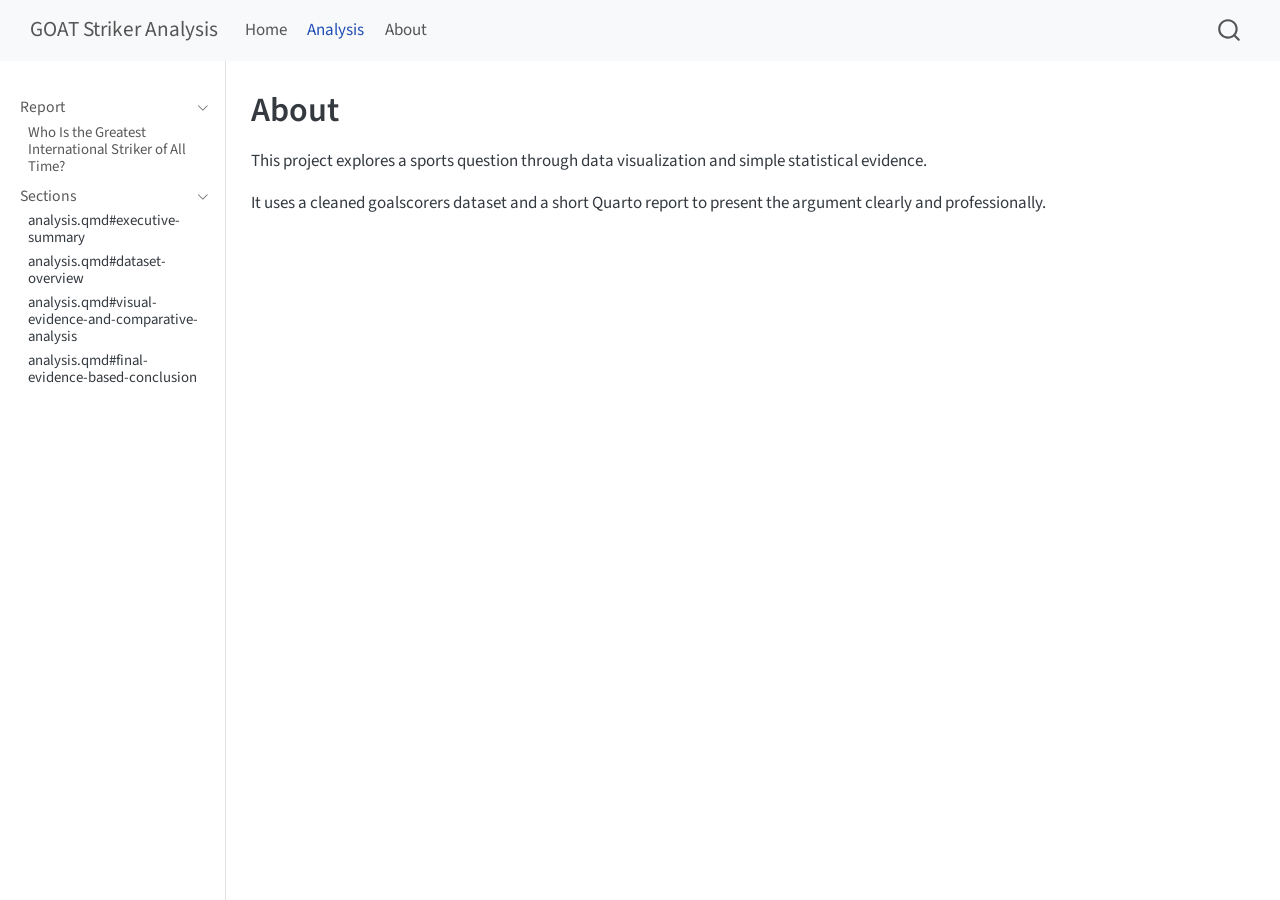
==== commit cff00b37: "Updating the files" ====
--- a/docs/about.html
+++ b/docs/about.html
@@ -7,7 +7,7 @@
 <meta name="viewport" content="width=device-width, initial-scale=1.0, user-scalable=yes">
 
 
-<title>About Me</title>
+<title>About – GOAT Striker Analysis</title>
 <style>
 /* Default styles provided by pandoc.
 ** See https://pandoc.org/MANUAL.html#variables-for-html for config info.
@@ -27,6 +27,7 @@
 
 
 <script src="site_libs/quarto-nav/quarto-nav.js"></script>
+<script src="site_libs/quarto-nav/headroom.min.js"></script>
 <script src="site_libs/clipboard/clipboard.min.js"></script>
 <script src="site_libs/quarto-search/autocomplete.umd.js"></script>
 <script src="site_libs/quarto-search/fuse.min.js"></script>
@@ -41,13 +42,13 @@
 <link href="site_libs/quarto-html/quarto-syntax-highlighting-15634bcf2e68342d4ad2dfa704d543f6.css" rel="stylesheet" id="quarto-text-highlighting-styles">
 <script src="site_libs/bootstrap/bootstrap.min.js"></script>
 <link href="site_libs/bootstrap/bootstrap-icons.css" rel="stylesheet">
-<link href="site_libs/bootstrap/bootstrap-0f97f094a3218a777f0499e65a97e65d.min.css" rel="stylesheet" append-hash="true" id="quarto-bootstrap" data-mode="light">
+<link href="site_libs/bootstrap/bootstrap-1c49ef25152d617399b36c7d2b288fe5.min.css" rel="stylesheet" append-hash="true" id="quarto-bootstrap" data-mode="light">
 <script id="quarto-search-options" type="application/json">{
-  "location": "sidebar",
+  "location": "navbar",
   "copy-button": false,
   "collapse-after": 3,
-  "panel-placement": "start",
-  "type": "textbox",
+  "panel-placement": "end",
+  "type": "overlay",
   "limit": 50,
   "keyboard-shortcut": [
     "f",
@@ -71,15 +72,104 @@
 }</script>
 
 
-<link rel="stylesheet" href="styles.css">
 </head>
 
-<body class="fullcontent quarto-light">
+<body class="nav-sidebar docked nav-fixed fullcontent quarto-light">
 
 <div id="quarto-search-results"></div>
+  <header id="quarto-header" class="headroom fixed-top">
+    <nav class="navbar navbar-expand-lg " data-bs-theme="dark">
+      <div class="navbar-container container-fluid">
+      <div class="navbar-brand-container mx-auto">
+    <a class="navbar-brand" href="./index.html">
+    <span class="navbar-title">GOAT Striker Analysis</span>
+    </a>
+  </div>
+            <div id="quarto-search" class="" title="Search"></div>
+          <button class="navbar-toggler" type="button" data-bs-toggle="collapse" data-bs-target="#navbarCollapse" aria-controls="navbarCollapse" role="menu" aria-expanded="false" aria-label="Toggle navigation" onclick="if (window.quartoToggleHeadroom) { window.quartoToggleHeadroom(); }">
+  <span class="navbar-toggler-icon"></span>
+</button>
+          <div class="collapse navbar-collapse" id="navbarCollapse">
+            <ul class="navbar-nav navbar-nav-scroll me-auto">
+  <li class="nav-item">
+    <a class="nav-link" href="./index.html"> 
+<span class="menu-text">Home</span></a>
+  </li>  
+  <li class="nav-item">
+    <a class="nav-link active" href="./analysis.html" aria-current="page"> 
+<span class="menu-text">Analysis</span></a>
+  </li>  
+  <li class="nav-item">
+    <a class="nav-link" href="./about.html"> 
+<span class="menu-text">About</span></a>
+  </li>  
+</ul>
+          </div> <!-- /navcollapse -->
+            <div class="quarto-navbar-tools">
+</div>
+      </div> <!-- /container-fluid -->
+    </nav>
+  <nav class="quarto-secondary-nav">
+    <div class="container-fluid d-flex">
+      <button type="button" class="quarto-btn-toggle btn" data-bs-toggle="collapse" role="button" data-bs-target=".quarto-sidebar-collapse-item" aria-controls="quarto-sidebar" aria-expanded="false" aria-label="Toggle sidebar navigation" onclick="if (window.quartoToggleHeadroom) { window.quartoToggleHeadroom(); }">
+        <i class="bi bi-layout-text-sidebar-reverse"></i>
+      </button>
+        <nav class="quarto-page-breadcrumbs" aria-label="breadcrumb"><ol class="breadcrumb"><li class="breadcrumb-item">About</li></ol></nav>
+        <a class="flex-grow-1" role="navigation" data-bs-toggle="collapse" data-bs-target=".quarto-sidebar-collapse-item" aria-controls="quarto-sidebar" aria-expanded="false" aria-label="Toggle sidebar navigation" onclick="if (window.quartoToggleHeadroom) { window.quartoToggleHeadroom(); }">      
+        </a>
+    </div>
+  </nav>
+</header>
 <!-- content -->
-<div id="quarto-content" class="quarto-container page-columns page-rows-contents page-layout-article">
+<div id="quarto-content" class="quarto-container page-columns page-rows-contents page-layout-article page-navbar">
 <!-- sidebar -->
+  <nav id="quarto-sidebar" class="sidebar collapse collapse-horizontal quarto-sidebar-collapse-item sidebar-navigation docked overflow-auto">
+    <div class="sidebar-menu-container"> 
+    <ul class="list-unstyled mt-1">
+        <li class="sidebar-item sidebar-item-section">
+      <div class="sidebar-item-container"> 
+            <a class="sidebar-item-text sidebar-link text-start" data-bs-toggle="collapse" data-bs-target="#quarto-sidebar-section-1" role="navigation" aria-expanded="true">
+ <span class="menu-text">Report</span></a>
+          <a class="sidebar-item-toggle text-start" data-bs-toggle="collapse" data-bs-target="#quarto-sidebar-section-1" role="navigation" aria-expanded="true" aria-label="Toggle section">
+            <i class="bi bi-chevron-right ms-2"></i>
+          </a> 
+      </div>
+      <ul id="quarto-sidebar-section-1" class="collapse list-unstyled sidebar-section depth1 show">  
+          <li class="sidebar-item">
+  <div class="sidebar-item-container"> 
+  <a href="./analysis.html" class="sidebar-item-text sidebar-link">
+ <span class="menu-text">Who Is the Greatest International Striker of All Time?</span></a>
+  </div>
+</li>
+      </ul>
+  </li>
+        <li class="sidebar-item sidebar-item-section">
+      <div class="sidebar-item-container"> 
+            <a class="sidebar-item-text sidebar-link text-start" data-bs-toggle="collapse" data-bs-target="#quarto-sidebar-section-2" role="navigation" aria-expanded="true">
+ <span class="menu-text">Sections</span></a>
+          <a class="sidebar-item-toggle text-start" data-bs-toggle="collapse" data-bs-target="#quarto-sidebar-section-2" role="navigation" aria-expanded="true" aria-label="Toggle section">
+            <i class="bi bi-chevron-right ms-2"></i>
+          </a> 
+      </div>
+      <ul id="quarto-sidebar-section-2" class="collapse list-unstyled sidebar-section depth1 show">  
+          <li class="sidebar-item">
+ <span class="menu-text">analysis.qmd#executive-summary</span>
+  </li>
+          <li class="sidebar-item">
+ <span class="menu-text">analysis.qmd#dataset-overview</span>
+  </li>
+          <li class="sidebar-item">
+ <span class="menu-text">analysis.qmd#visual-evidence-and-comparative-analysis</span>
+  </li>
+          <li class="sidebar-item">
+ <span class="menu-text">analysis.qmd#final-evidence-based-conclusion</span>
+  </li>
+      </ul>
+  </li>
+    </ul>
+    </div>
+</nav>
+<div id="quarto-sidebar-glass" class="quarto-sidebar-collapse-item" data-bs-toggle="collapse" data-bs-target=".quarto-sidebar-collapse-item"></div>
 <!-- margin-sidebar -->
     
 <!-- main -->
@@ -87,7 +177,7 @@
 
 <header id="title-block-header" class="quarto-title-block default">
 <div class="quarto-title">
-<h1 class="title">About Me</h1>
+<h1 class="title">About</h1>
 </div>
 
 
@@ -104,79 +194,12 @@
 </header>
 
 
-<div class="quarto-navbar">
-<div class="navbar-content">
-<pre><code>&lt;div class="logo-block"&gt;
-  &lt;span class="logo-tag"&gt;GOAT Striker&lt;/span&gt;
-&lt;/div&gt;
-&lt;div class="nav-buttons"&gt;
-  &lt;a class="nav-button" href="index.html"&gt;🏠 Home&lt;/a&gt;
-  &lt;a class="nav-button" href="analysis.html"&gt;📊 Analysis&lt;/a&gt;
-  &lt;a class="nav-button" href="visualizations.html"&gt;📈 Visualizations&lt;/a&gt;
-  &lt;a class="nav-button" href="references.html"&gt;📚 References&lt;/a&gt;
-  &lt;a class="nav-button active" href="about.html"&gt;👤 About Me&lt;/a&gt;
-&lt;/div&gt;</code></pre>
-</div>
-</div>
-<main>
-<section class="section-card">
-<div class="section-header">
-<pre><code>  &lt;div&gt;
-    &lt;h1 class="section-title"&gt;About the Analyst&lt;/h1&gt;
-    &lt;p class="section-intro"&gt;A premium portfolio page for a modern data science project built around international soccer analytics and elegant dashboard design.&lt;/p&gt;
-  &lt;/div&gt;
-&lt;/div&gt;
-
-&lt;div class="profile-card"&gt;
-  &lt;div class="profile-avatar"&gt;
-    &lt;div&gt;
-      &lt;strong&gt;Profile Image&lt;/strong&gt;
-      &lt;p&gt;Placeholder&lt;/p&gt;
-    &lt;/div&gt;
-  &lt;/div&gt;
-
-  &lt;div class="profile-details"&gt;
-    &lt;div&gt;
-      &lt;h2 class="profile-heading"&gt;Dhruv Punia&lt;/h2&gt;
-      &lt;div class="profile-meta"&gt;Central Jersey College Prep • Rising 9th grader&lt;/div&gt;
-    &lt;/div&gt;
-
-    &lt;p class="profile-copy"&gt;This project blends sports analytics with a modern website aesthetic to answer a high-interest question using data. The site uses polished visuals, clear storytelling, and responsive page design to make the findings feel professional and futuristic.&lt;/p&gt;
-
-    &lt;div class="profile-grid"&gt;
-      &lt;div class="profile-badge"&gt;
-        &lt;h3 class="profile-badge-title"&gt;Skills Learned&lt;/h3&gt;
-        &lt;p&gt;Data cleaning, chart design, tidyverse analysis, Quarto publishing, and web-style presentation.&lt;/p&gt;
-      &lt;/div&gt;
-      &lt;div class="profile-badge"&gt;
-        &lt;h3 class="profile-badge-title"&gt;Future Goals&lt;/h3&gt;
-        &lt;p&gt;Continue building data portfolio projects with stronger storytelling, more advanced analytics, and visually compelling UI experiences.&lt;/p&gt;
-      &lt;/div&gt;
-      &lt;div class="profile-badge"&gt;
-        &lt;h3 class="profile-badge-title"&gt;Project Strength&lt;/h3&gt;
-        &lt;p&gt;Combining objective metrics with a polished modern design gives this project a professional analytics dashboard feel.&lt;/p&gt;
-      &lt;/div&gt;
-      &lt;div class="profile-badge"&gt;
-        &lt;h3 class="profile-badge-title"&gt;Design Style&lt;/h3&gt;
-        &lt;p&gt;Galaxy-inspired gradients, glass panels, subtle animations, and crisp spacing make the site feel premium.&lt;/p&gt;
-      &lt;/div&gt;
-    &lt;/div&gt;
-  &lt;/div&gt;
-&lt;/div&gt;</code></pre>
-</div></section>
-</main>
-<footer class="footer">
-<div class="footer-inner">
-<pre><code>&lt;span&gt;GOAT Striker Analysis&lt;/span&gt;
-&lt;span&gt;Built with Quarto + R&lt;/span&gt;
-&lt;span&gt;© 2026&lt;/span&gt;</code></pre>
-</div>
-</footer>
-
-
-</main></div>
-
- <!-- /main -->
+<p>This project explores a sports question through data visualization and simple statistical evidence.</p>
+<p>It uses a cleaned goalscorers dataset and a short Quarto report to present the argument clearly and professionally.</p>
+
+
+
+</main> <!-- /main -->
 <script id="quarto-html-after-body" type="application/javascript">
   window.document.addEventListener("DOMContentLoaded", function (event) {
     const icon = "";
@@ -577,7 +600,7 @@
     }
   });
   </script>
- <!-- /content -->
+</div> <!-- /content -->
 
 
 
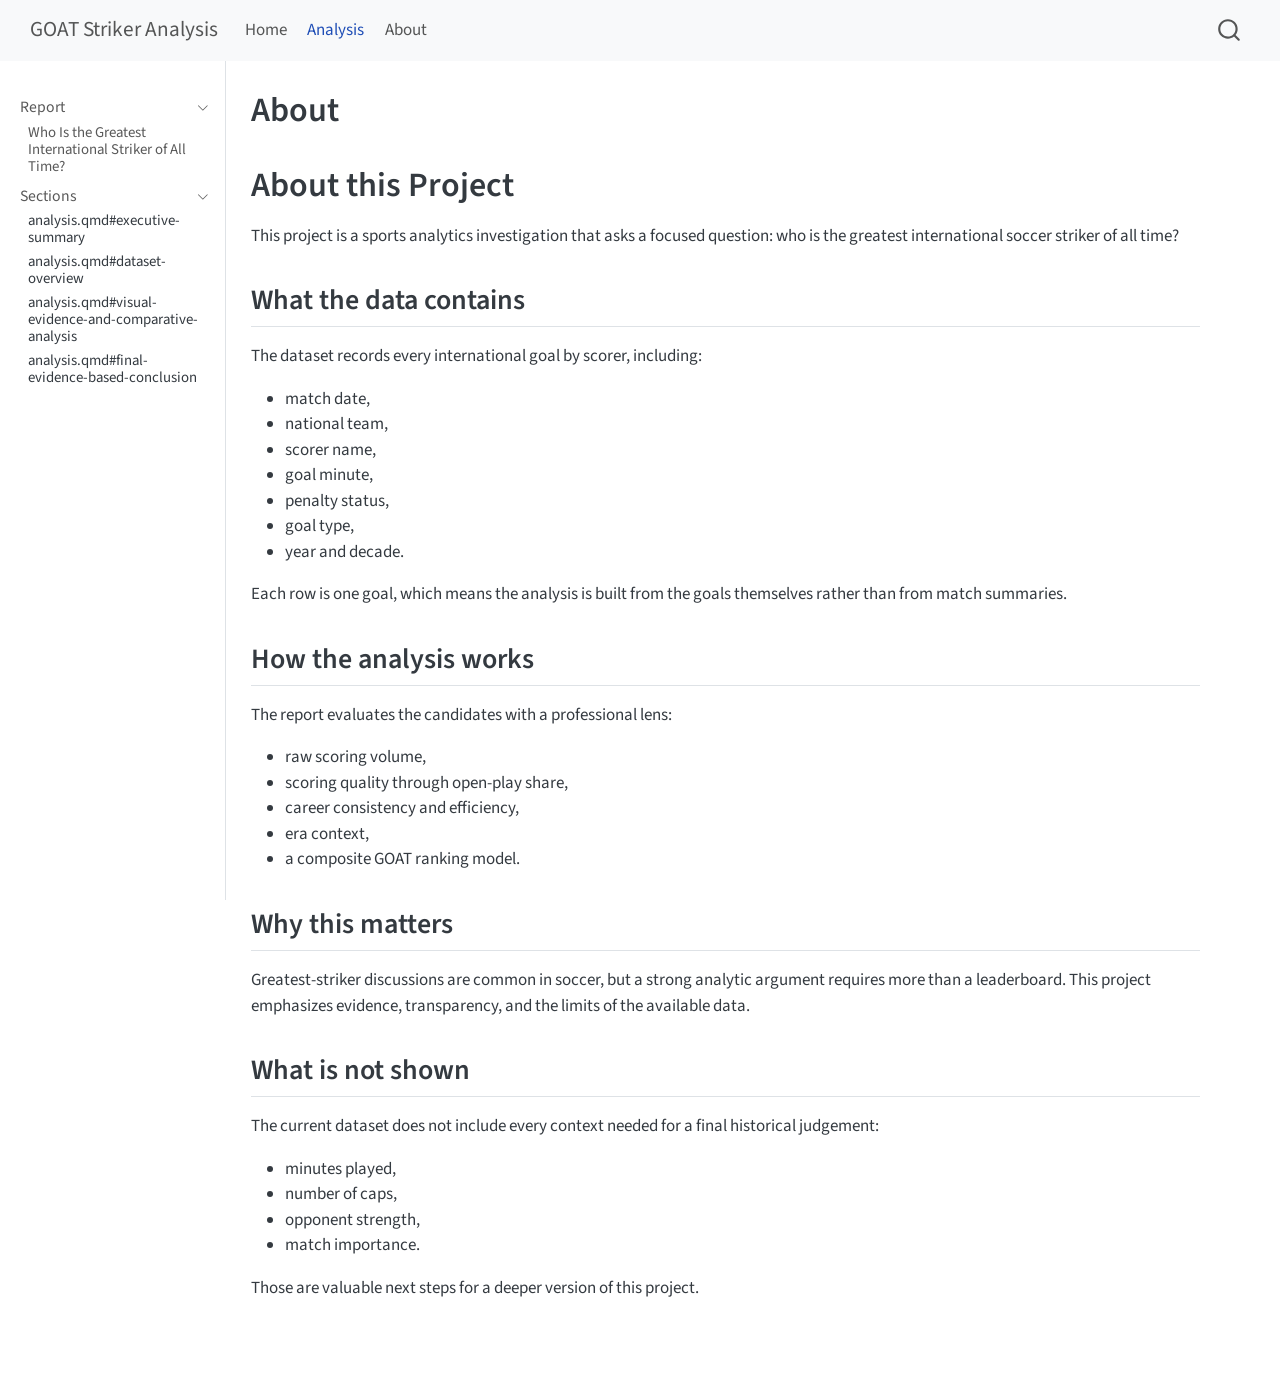
==== commit dd72c4c1: "Adding more information and refining the narrative for better clarity and impact." ====
--- a/docs/about.html
+++ b/docs/about.html
@@ -194,10 +194,52 @@
 </header>
 
 
-<p>This project explores a sports question through data visualization and simple statistical evidence.</p>
-<p>It uses a cleaned goalscorers dataset and a short Quarto report to present the argument clearly and professionally.</p>
-
-
+<section id="about-this-project" class="level1">
+<h1>About this Project</h1>
+<p>This project is a sports analytics investigation that asks a focused question: who is the greatest international soccer striker of all time?</p>
+<section id="what-the-data-contains" class="level2">
+<h2 class="anchored" data-anchor-id="what-the-data-contains">What the data contains</h2>
+<p>The dataset records every international goal by scorer, including:</p>
+<ul>
+<li>match date,</li>
+<li>national team,</li>
+<li>scorer name,</li>
+<li>goal minute,</li>
+<li>penalty status,</li>
+<li>goal type,</li>
+<li>year and decade.</li>
+</ul>
+<p>Each row is one goal, which means the analysis is built from the goals themselves rather than from match summaries.</p>
+</section>
+<section id="how-the-analysis-works" class="level2">
+<h2 class="anchored" data-anchor-id="how-the-analysis-works">How the analysis works</h2>
+<p>The report evaluates the candidates with a professional lens:</p>
+<ul>
+<li>raw scoring volume,</li>
+<li>scoring quality through open-play share,</li>
+<li>career consistency and efficiency,</li>
+<li>era context,</li>
+<li>a composite GOAT ranking model.</li>
+</ul>
+</section>
+<section id="why-this-matters" class="level2">
+<h2 class="anchored" data-anchor-id="why-this-matters">Why this matters</h2>
+<p>Greatest-striker discussions are common in soccer, but a strong analytic argument requires more than a leaderboard. This project emphasizes evidence, transparency, and the limits of the available data.</p>
+</section>
+<section id="what-is-not-shown" class="level2">
+<h2 class="anchored" data-anchor-id="what-is-not-shown">What is not shown</h2>
+<p>The current dataset does not include every context needed for a final historical judgement:</p>
+<ul>
+<li>minutes played,</li>
+<li>number of caps,</li>
+<li>opponent strength,</li>
+<li>match importance.</li>
+</ul>
+<p>Those are valuable next steps for a deeper version of this project.</p>
+
+
+</section>
+</section>
 
 </main> <!-- /main -->
 <script id="quarto-html-after-body" type="application/javascript">
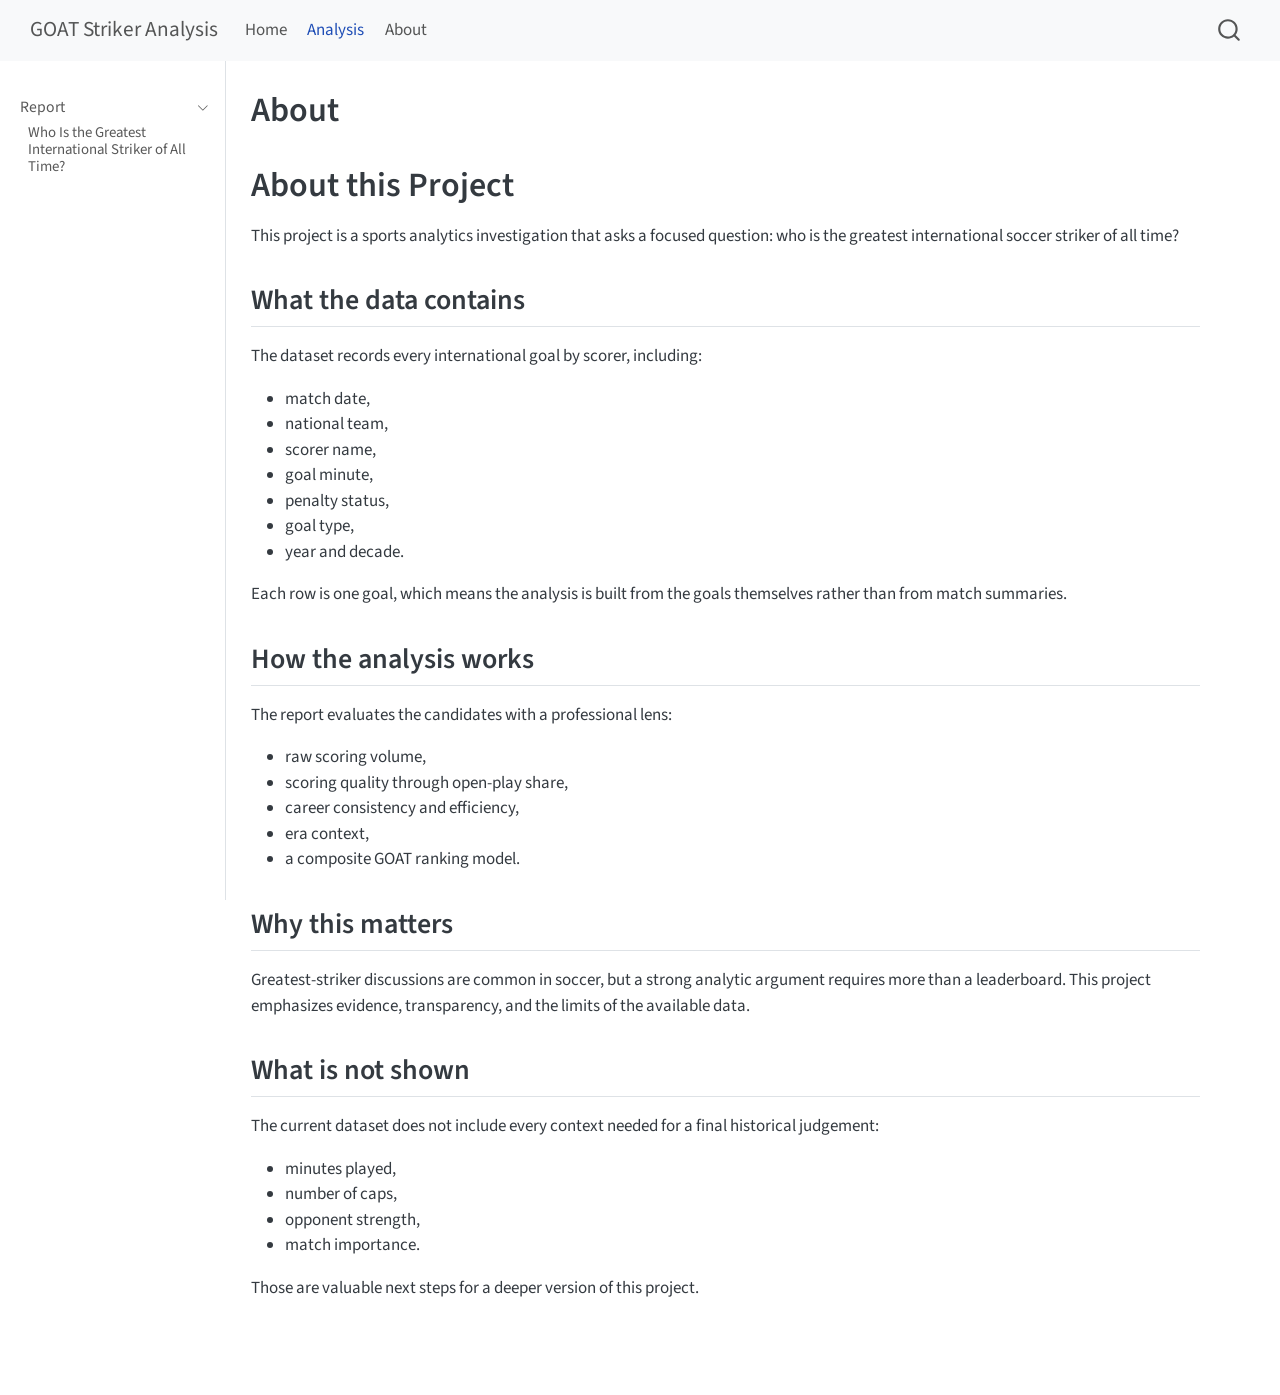
==== commit 8a80b932: "Updating the files for needed project." ====
--- a/docs/about.html
+++ b/docs/about.html
@@ -143,29 +143,6 @@
 </li>
       </ul>
   </li>
-        <li class="sidebar-item sidebar-item-section">
-      <div class="sidebar-item-container"> 
-            <a class="sidebar-item-text sidebar-link text-start" data-bs-toggle="collapse" data-bs-target="#quarto-sidebar-section-2" role="navigation" aria-expanded="true">
- <span class="menu-text">Sections</span></a>
-          <a class="sidebar-item-toggle text-start" data-bs-toggle="collapse" data-bs-target="#quarto-sidebar-section-2" role="navigation" aria-expanded="true" aria-label="Toggle section">
-            <i class="bi bi-chevron-right ms-2"></i>
-          </a> 
-      </div>
-      <ul id="quarto-sidebar-section-2" class="collapse list-unstyled sidebar-section depth1 show">  
-          <li class="sidebar-item">
- <span class="menu-text">analysis.qmd#executive-summary</span>
-  </li>
-          <li class="sidebar-item">
- <span class="menu-text">analysis.qmd#dataset-overview</span>
-  </li>
-          <li class="sidebar-item">
- <span class="menu-text">analysis.qmd#visual-evidence-and-comparative-analysis</span>
-  </li>
-          <li class="sidebar-item">
- <span class="menu-text">analysis.qmd#final-evidence-based-conclusion</span>
-  </li>
-      </ul>
-  </li>
     </ul>
     </div>
 </nav>
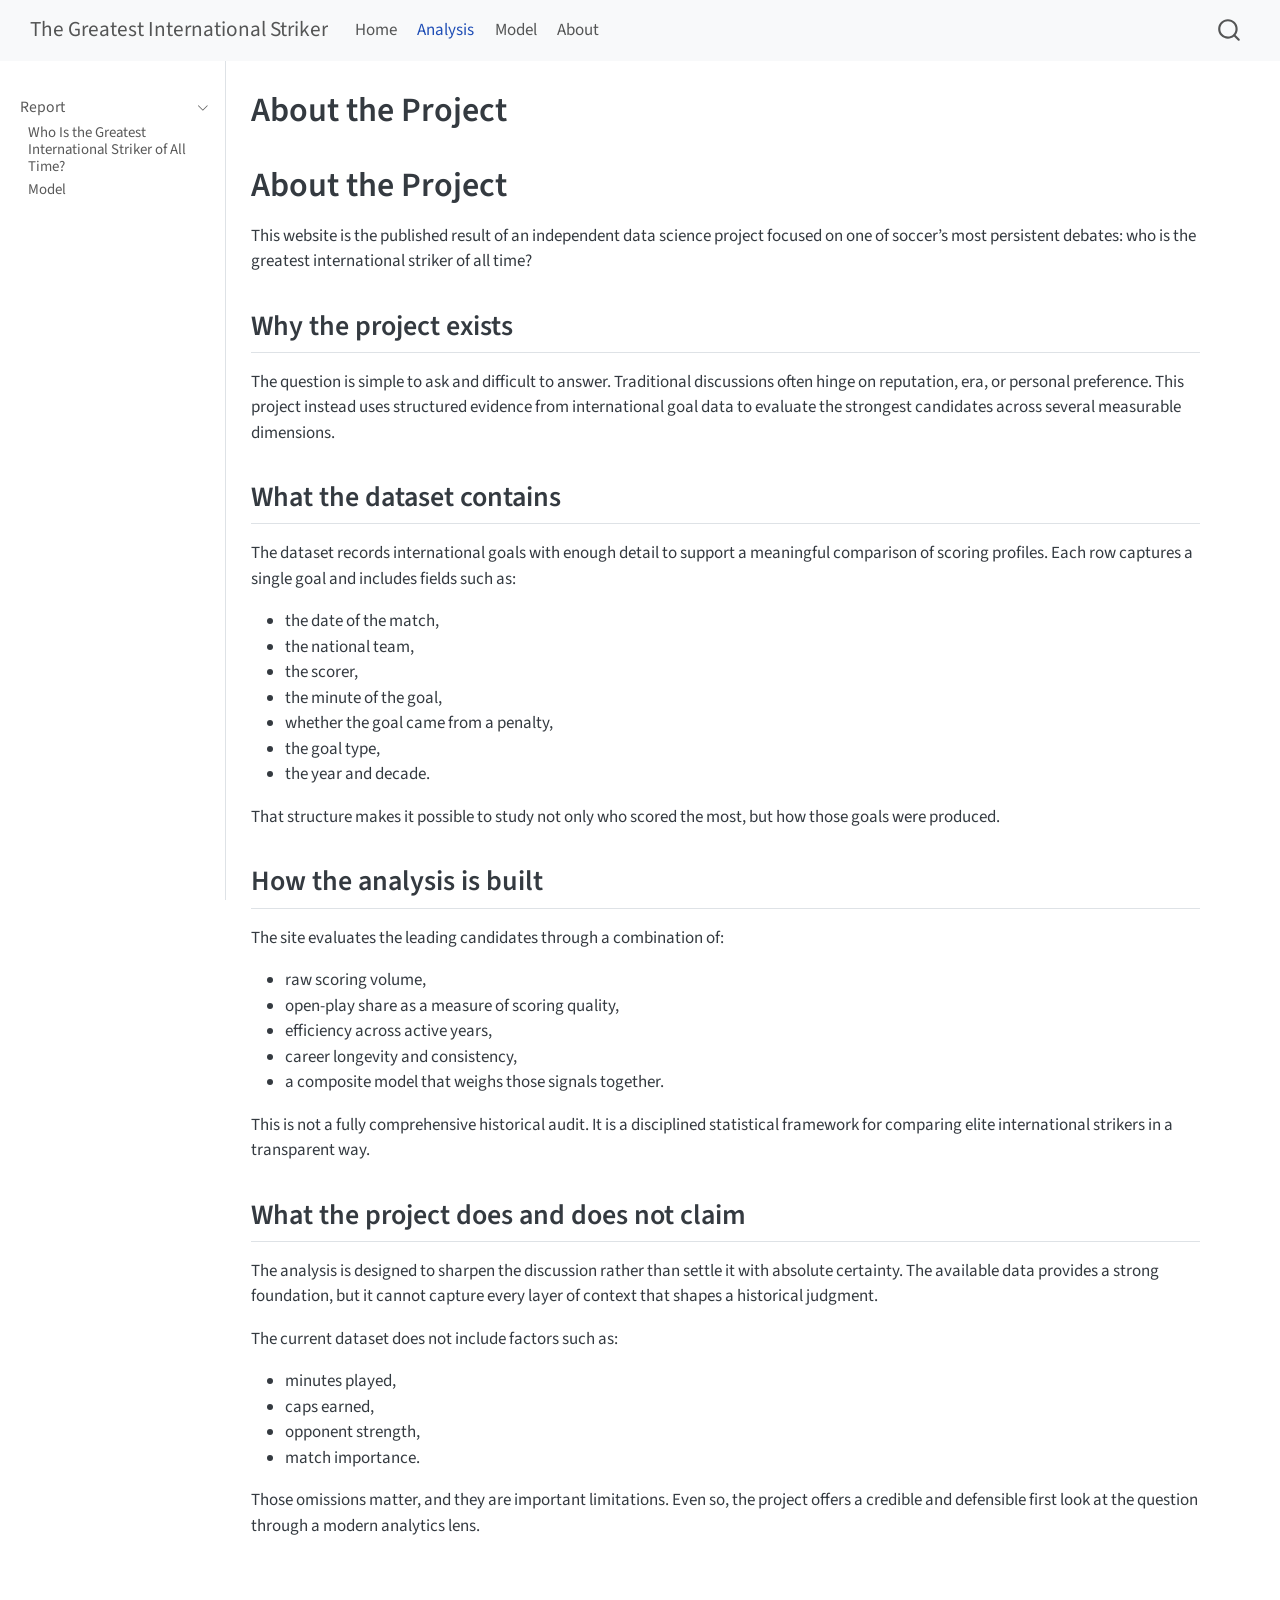
==== commit 7ea84711: "Updating files" ====
--- a/docs/about.html
+++ b/docs/about.html
@@ -7,7 +7,7 @@
 <meta name="viewport" content="width=device-width, initial-scale=1.0, user-scalable=yes">
 
 
-<title>About – GOAT Striker Analysis</title>
+<title>About the Project – The Greatest International Striker</title>
 <style>
 /* Default styles provided by pandoc.
 ** See https://pandoc.org/MANUAL.html#variables-for-html for config info.
@@ -82,7 +82,7 @@
       <div class="navbar-container container-fluid">
       <div class="navbar-brand-container mx-auto">
     <a class="navbar-brand" href="./index.html">
-    <span class="navbar-title">GOAT Striker Analysis</span>
+    <span class="navbar-title">The Greatest International Striker</span>
     </a>
   </div>
             <div id="quarto-search" class="" title="Search"></div>
@@ -100,6 +100,10 @@
 <span class="menu-text">Analysis</span></a>
   </li>  
   <li class="nav-item">
+    <a class="nav-link" href="./model.html"> 
+<span class="menu-text">Model</span></a>
+  </li>  
+  <li class="nav-item">
     <a class="nav-link" href="./about.html"> 
 <span class="menu-text">About</span></a>
   </li>  
@@ -114,7 +118,7 @@
       <button type="button" class="quarto-btn-toggle btn" data-bs-toggle="collapse" role="button" data-bs-target=".quarto-sidebar-collapse-item" aria-controls="quarto-sidebar" aria-expanded="false" aria-label="Toggle sidebar navigation" onclick="if (window.quartoToggleHeadroom) { window.quartoToggleHeadroom(); }">
         <i class="bi bi-layout-text-sidebar-reverse"></i>
       </button>
-        <nav class="quarto-page-breadcrumbs" aria-label="breadcrumb"><ol class="breadcrumb"><li class="breadcrumb-item">About</li></ol></nav>
+        <nav class="quarto-page-breadcrumbs" aria-label="breadcrumb"><ol class="breadcrumb"><li class="breadcrumb-item">About the Project</li></ol></nav>
         <a class="flex-grow-1" role="navigation" data-bs-toggle="collapse" data-bs-target=".quarto-sidebar-collapse-item" aria-controls="quarto-sidebar" aria-expanded="false" aria-label="Toggle sidebar navigation" onclick="if (window.quartoToggleHeadroom) { window.quartoToggleHeadroom(); }">      
         </a>
     </div>
@@ -141,6 +145,12 @@
  <span class="menu-text">Who Is the Greatest International Striker of All Time?</span></a>
   </div>
 </li>
+          <li class="sidebar-item">
+  <div class="sidebar-item-container"> 
+  <a href="./model.html" class="sidebar-item-text sidebar-link">
+ <span class="menu-text">Model</span></a>
+  </div>
+</li>
       </ul>
   </li>
     </ul>
@@ -154,7 +164,7 @@
 
 <header id="title-block-header" class="quarto-title-block default">
 <div class="quarto-title">
-<h1 class="title">About</h1>
+<h1 class="title">About the Project</h1>
 </div>
 
 
@@ -171,48 +181,50 @@
 </header>
 
 
-<section id="about-this-project" class="level1">
-<h1>About this Project</h1>
-<p>This project is a sports analytics investigation that asks a focused question: who is the greatest international soccer striker of all time?</p>
-<section id="what-the-data-contains" class="level2">
-<h2 class="anchored" data-anchor-id="what-the-data-contains">What the data contains</h2>
-<p>The dataset records every international goal by scorer, including:</p>
+<section id="about-the-project" class="level1">
+<h1>About the Project</h1>
+<p>This website is the published result of an independent data science project focused on one of soccer’s most persistent debates: who is the greatest international striker of all time?</p>
+<section id="why-the-project-exists" class="level2">
+<h2 class="anchored" data-anchor-id="why-the-project-exists">Why the project exists</h2>
+<p>The question is simple to ask and difficult to answer. Traditional discussions often hinge on reputation, era, or personal preference. This project instead uses structured evidence from international goal data to evaluate the strongest candidates across several measurable dimensions.</p>
+</section>
+<section id="what-the-dataset-contains" class="level2">
+<h2 class="anchored" data-anchor-id="what-the-dataset-contains">What the dataset contains</h2>
+<p>The dataset records international goals with enough detail to support a meaningful comparison of scoring profiles. Each row captures a single goal and includes fields such as:</p>
 <ul>
-<li>match date,</li>
-<li>national team,</li>
-<li>scorer name,</li>
-<li>goal minute,</li>
-<li>penalty status,</li>
-<li>goal type,</li>
-<li>year and decade.</li>
+<li>the date of the match,</li>
+<li>the national team,</li>
+<li>the scorer,</li>
+<li>the minute of the goal,</li>
+<li>whether the goal came from a penalty,</li>
+<li>the goal type,</li>
+<li>the year and decade.</li>
 </ul>
-<p>Each row is one goal, which means the analysis is built from the goals themselves rather than from match summaries.</p>
+<p>That structure makes it possible to study not only who scored the most, but how those goals were produced.</p>
 </section>
-<section id="how-the-analysis-works" class="level2">
-<h2 class="anchored" data-anchor-id="how-the-analysis-works">How the analysis works</h2>
-<p>The report evaluates the candidates with a professional lens:</p>
+<section id="how-the-analysis-is-built" class="level2">
+<h2 class="anchored" data-anchor-id="how-the-analysis-is-built">How the analysis is built</h2>
+<p>The site evaluates the leading candidates through a combination of:</p>
 <ul>
 <li>raw scoring volume,</li>
-<li>scoring quality through open-play share,</li>
-<li>career consistency and efficiency,</li>
-<li>era context,</li>
-<li>a composite GOAT ranking model.</li>
+<li>open-play share as a measure of scoring quality,</li>
+<li>efficiency across active years,</li>
+<li>career longevity and consistency,</li>
+<li>a composite model that weighs those signals together.</li>
 </ul>
+<p>This is not a fully comprehensive historical audit. It is a disciplined statistical framework for comparing elite international strikers in a transparent way.</p>
 </section>
-<section id="why-this-matters" class="level2">
-<h2 class="anchored" data-anchor-id="why-this-matters">Why this matters</h2>
-<p>Greatest-striker discussions are common in soccer, but a strong analytic argument requires more than a leaderboard. This project emphasizes evidence, transparency, and the limits of the available data.</p>
-</section>
-<section id="what-is-not-shown" class="level2">
-<h2 class="anchored" data-anchor-id="what-is-not-shown">What is not shown</h2>
-<p>The current dataset does not include every context needed for a final historical judgement:</p>
+<section id="what-the-project-does-and-does-not-claim" class="level2">
+<h2 class="anchored" data-anchor-id="what-the-project-does-and-does-not-claim">What the project does and does not claim</h2>
+<p>The analysis is designed to sharpen the discussion rather than settle it with absolute certainty. The available data provides a strong foundation, but it cannot capture every layer of context that shapes a historical judgment.</p>
+<p>The current dataset does not include factors such as:</p>
 <ul>
 <li>minutes played,</li>
-<li>number of caps,</li>
+<li>caps earned,</li>
 <li>opponent strength,</li>
 <li>match importance.</li>
 </ul>
-<p>Those are valuable next steps for a deeper version of this project.</p>
+<p>Those omissions matter, and they are important limitations. Even so, the project offers a credible and defensible first look at the question through a modern analytics lens.</p>
 
 
 </section>
